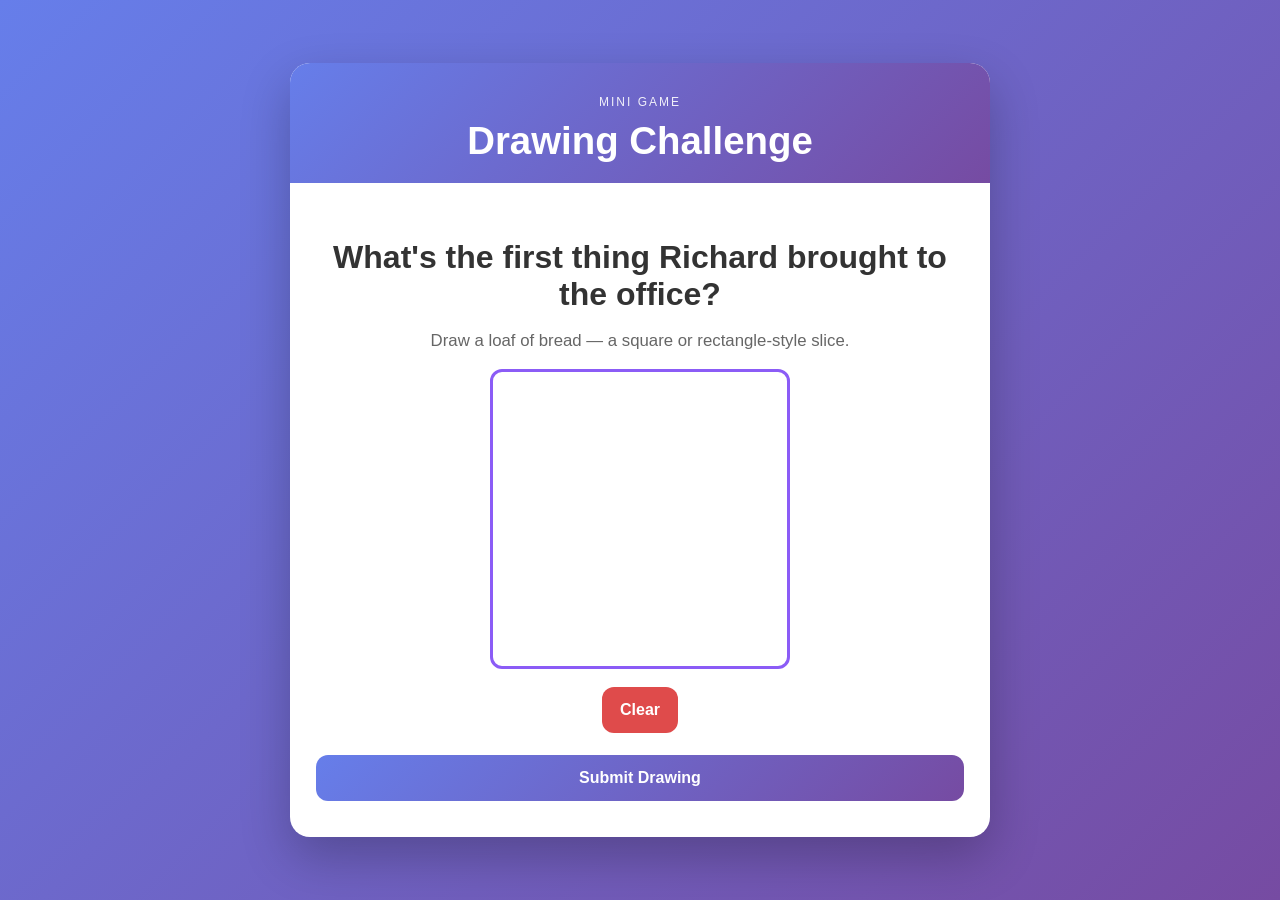
==== drawing.html @ c3b56ff6 "Create a separate drawing game page for the bread challenge" ====
<!DOCTYPE html>
<html lang="en">
  <head>
    <meta charset="UTF-8" />
    <meta name="viewport" content="width=device-width, initial-scale=1.0" />
    <title>Drawing Challenge</title>
    <style>
      * {
        box-sizing: border-box;
      }

      body {
        margin: 0;
        font-family: Arial, Helvetica, sans-serif;
        background: linear-gradient(135deg, #667eea 0%, #764ba2 100%);
        min-height: 100vh;
        display: flex;
        align-items: center;
        justify-content: center;
        padding: 20px;
      }

      .container {
        width: 100%;
        max-width: 700px;
      }

      .card {
        background: white;
        border-radius: 20px;
        overflow: hidden;
        box-shadow: 0 20px 50px rgba(0, 0, 0, 0.24);
      }

      .top {
        background: linear-gradient(135deg, #667eea 0%, #764ba2 100%);
        color: white;
        padding: 32px 20px 20px;
        text-align: center;
      }

      .eyebrow {
        margin: 0 0 10px;
        font-size: 12px;
        letter-spacing: 2px;
        text-transform: uppercase;
        opacity: 0.9;
      }

      h1 {
        margin: 0;
        font-size: 2.4em;
      }

      main {
        padding: 30px 26px 36px;
      }

      .hidden {
        display: none !important;
      }

      .screen {
        display: block;
      }

      h2 {
        text-align: center;
        font-size: 2em;
        margin-bottom: 18px;
        color: #333;
      }

      .hint {
        text-align: center;
        color: #666;
        font-size: 1.05em;
        margin-bottom: 18px;
      }

      .canvas-wrap {
        display: flex;
        justify-content: center;
      }

      canvas {
        width: 100%;
        max-width: 300px;
        height: 300px;
        background: white;
        border: 3px solid #8b5cf6;
        border-radius: 12px;
        display: block;
        cursor: crosshair;
      }

      .controls {
        display: flex;
        justify-content: center;
        gap: 12px;
        margin: 18px 0 22px;
      }

      .clear-btn,
      .submit-btn,
      .back-btn {
        border: none;
        border-radius: 12px;
        padding: 14px 18px;
        font-size: 1em;
        font-weight: 700;
        cursor: pointer;
        transition: transform 0.2s ease, box-shadow 0.2s ease;
      }

      .clear-btn {
        background: #df4b4b;
        color: white;
      }

      .submit-btn,
      .back-btn {
        background: linear-gradient(135deg, #667eea 0%, #764ba2 100%);
        color: white;
        width: 100%;
      }

      .clear-btn:hover,
      .submit-btn:hover,
      .back-btn:hover {
        transform: translateY(-2px);
        box-shadow: 0 10px 20px rgba(102, 126, 234, 0.2);
      }

      .result-box {
        text-align: center;
        padding: 10px 0 20px;
      }

      .result-gif {
        display: block;
        max-width: 100%;
        max-height: 260px;
        margin: 0 auto 18px;
        border-radius: 14px;
      }

      .result-message {
        font-size: 2.2em;
        font-weight: 800;
        margin-bottom: 14px;
      }

      .result-message.correct {
        color: #2bb673;
      }

      .result-message.incorrect {
        color: #db3b3b;
      }

      .result-text {
        color: #555;
        font-size: 1.08em;
        line-height: 1.6;
      }

      @media (max-width: 600px) {
        h2 {
          font-size: 1.5em;
        }
      }
    </style>
  </head>
  <body>
    <div class="container">
      <div class="card">
        <header class="top">
          <p class="eyebrow">Mini game</p>
          <h1>Drawing Challenge</h1>
        </header>

        <main>
          <section id="drawingScreen" class="screen">
            <h2>What's the first thing Richard brought to the office?</h2>
            <p class="hint">Draw a loaf of bread — a square or rectangle-style slice.</p>

            <div class="canvas-wrap">
              <canvas id="drawingCanvas" width="300" height="300"></canvas>
            </div>

            <div class="controls">
              <button id="clearCanvasBtn" class="clear-btn">Clear</button>
            </div>

            <button id="submitDrawingBtn" class="submit-btn">Submit Drawing</button>
          </section>

          <section id="resultScreen" class="screen hidden">
            <div id="resultBox" class="result-box"></div>
            <button id="backToQuizBtn" class="back-btn">Back to quiz</button>
          </section>
        </main>
      </div>
    </div>

    <script>
      const canvas = document.getElementById("drawingCanvas");
      const ctx = canvas.getContext("2d");
      const clearCanvasBtn = document.getElementById("clearCanvasBtn");
      const submitDrawingBtn = document.getElementById("submitDrawingBtn");
      const resultScreen = document.getElementById("resultScreen");
      const drawingScreen = document.getElementById("drawingScreen");
      const resultBox = document.getElementById("resultBox");
      const backToQuizBtn = document.getElementById("backToQuizBtn");

      let drawing = false;

      function setupCanvas() {
        ctx.lineWidth = 4;
        ctx.lineCap = "round";
        ctx.lineJoin = "round";
        ctx.strokeStyle = "#111";

        canvas.addEventListener("pointerdown", (event) => {
          drawing = true;
          const rect = canvas.getBoundingClientRect();
          const x = event.clientX - rect.left;
          const y = event.clientY - rect.top;
          ctx.beginPath();
          ctx.moveTo(x, y);
        });

        canvas.addEventListener("pointermove", (event) => {
          if (!drawing) return;
          const rect = canvas.getBoundingClientRect();
          const x = event.clientX - rect.left;
          const y = event.clientY - rect.top;
          ctx.lineTo(x, y);
          ctx.stroke();
        });

        canvas.addEventListener("pointerup", () => {
          drawing = false;
        });

        canvas.addEventListener("pointerleave", () => {
          drawing = false;
        });
      }

      clearCanvasBtn.addEventListener("click", () => {
        ctx.clearRect(0, 0, canvas.width, canvas.height);
      });

      submitDrawingBtn.addEventListener("click", () => {
        const imageData = ctx.getImageData(0, 0, canvas.width, canvas.height);
        const data = imageData.data;

        let filled = 0;
        for (let i = 0; i < data.length; i += 4) {
          if (data[i + 3] > 20) {
            filled++;
          }
        }

        const isCorrect = filled > 1500;
        const correctGif = "https://media.tenor.com/UTrLSr85tYEAAAAC/happy-cat-cat.gif";
        const wrongGif = "https://media.gifdb.com/a-brown-and-white-cat-is-looking-at-the-camera-with-an-angry-look-on-its-face-mqvxzmixo7xggljh.gif";

        drawingScreen.classList.add("hidden");
        resultScreen.classList.remove("hidden");

        resultBox.innerHTML = `
          <img src="${isCorrect ? correctGif : wrongGif}" alt="${isCorrect ? "Correct" : "Incorrect"}" class="result-gif" />
          <div class="result-message ${isCorrect ? "correct" : "incorrect"}">
            ${isCorrect ? "✓ Correct!" : "✗ Incorrect"}
          </div>
          <div class="result-text">
            ${isCorrect ? "That’s bread! 🍞" : "Not quite. It was a loaf of sliced bread! 🍞"}
          </div>
        `;
      });

      backToQuizBtn.addEventListener("click", () => {
        window.location.href = "index.html";
      });

      setupCanvas();
    </script>
  </body>
</html>
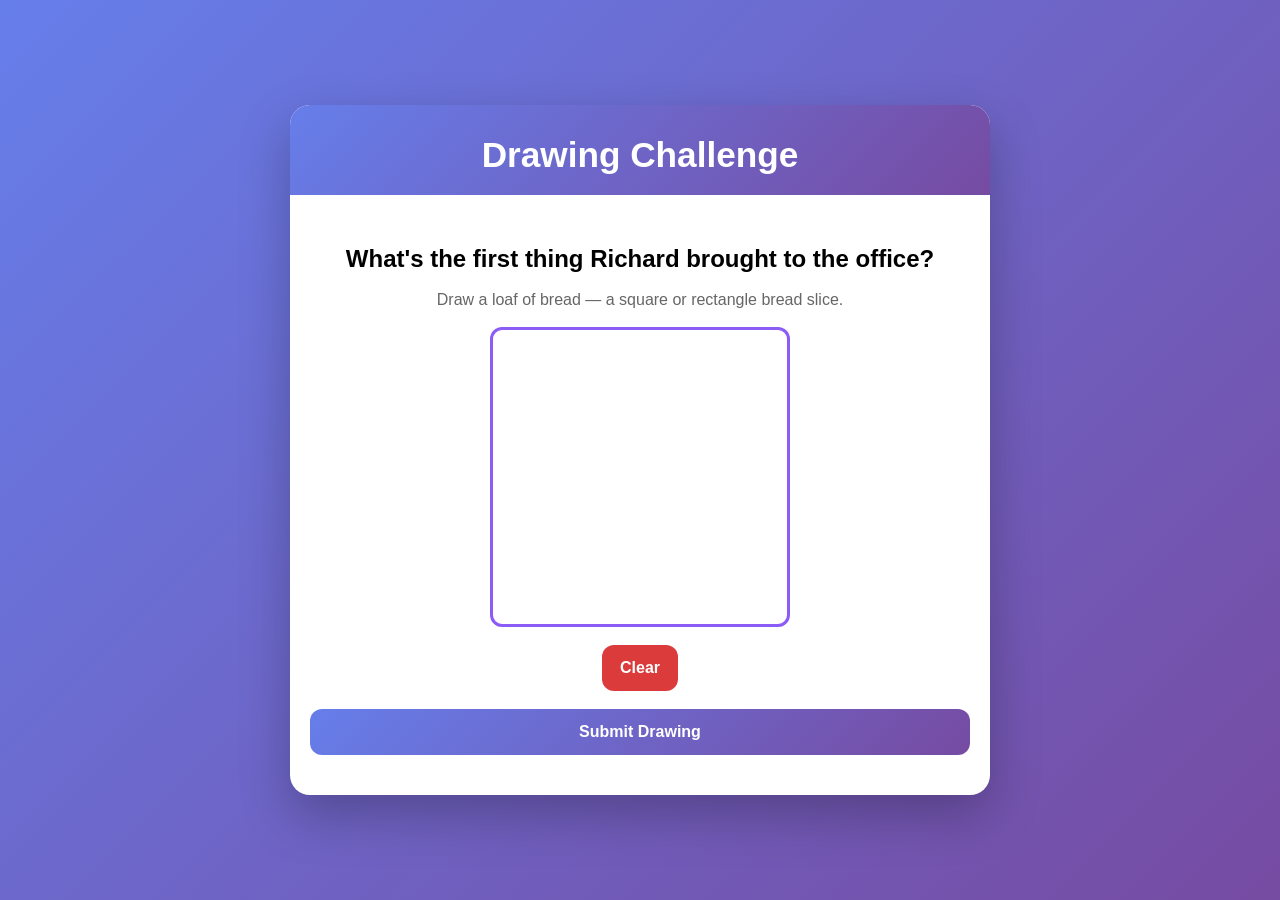
==== commit 57282c2a: "Update drawing.html" ====
--- a/drawing.html
+++ b/drawing.html
@@ -5,10 +5,7 @@
     <meta name="viewport" content="width=device-width, initial-scale=1.0" />
     <title>Drawing Challenge</title>
     <style>
-      * {
-        box-sizing: border-box;
-      }
-
+      * { box-sizing: border-box; }
       body {
         margin: 0;
         font-family: Arial, Helvetica, sans-serif;
@@ -19,188 +16,104 @@
         justify-content: center;
         padding: 20px;
       }
-
-      .container {
-        width: 100%;
-        max-width: 700px;
-      }
-
+      .container { width: 100%; max-width: 700px; }
       .card {
         background: white;
         border-radius: 20px;
         overflow: hidden;
-        box-shadow: 0 20px 50px rgba(0, 0, 0, 0.24);
+        box-shadow: 0 20px 50px rgba(0,0,0,0.25);
       }
-
       .top {
         background: linear-gradient(135deg, #667eea 0%, #764ba2 100%);
         color: white;
-        padding: 32px 20px 20px;
+        padding: 30px 20px 20px;
         text-align: center;
       }
-
-      .eyebrow {
-        margin: 0 0 10px;
-        font-size: 12px;
-        letter-spacing: 2px;
-        text-transform: uppercase;
-        opacity: 0.9;
-      }
-
-      h1 {
-        margin: 0;
-        font-size: 2.4em;
-      }
-
-      main {
-        padding: 30px 26px 36px;
-      }
-
-      .hidden {
-        display: none !important;
-      }
-
-      .screen {
-        display: block;
-      }
-
-      h2 {
-        text-align: center;
-        font-size: 2em;
-        margin-bottom: 18px;
-        color: #333;
-      }
-
-      .hint {
-        text-align: center;
-        color: #666;
-        font-size: 1.05em;
-        margin-bottom: 18px;
-      }
-
-      .canvas-wrap {
-        display: flex;
-        justify-content: center;
-      }
-
+      h1 { margin: 0; font-size: 2.2em; }
+      .content { padding: 30px 20px 40px; }
+      h2 { text-align: center; margin-bottom: 18px; }
+      .hint { text-align: center; color: #666; margin-bottom: 18px; }
       canvas {
         width: 100%;
         max-width: 300px;
         height: 300px;
-        background: white;
+        display: block;
+        margin: 0 auto 18px;
         border: 3px solid #8b5cf6;
         border-radius: 12px;
-        display: block;
+        background: white;
         cursor: crosshair;
       }
-
-      .controls {
-        display: flex;
-        justify-content: center;
-        gap: 12px;
-        margin: 18px 0 22px;
-      }
-
-      .clear-btn,
-      .submit-btn,
-      .back-btn {
+      .controls { display: flex; justify-content: center; gap: 12px; margin-bottom: 18px; }
+      .clear-btn, .submit-btn, .link-btn {
         border: none;
         border-radius: 12px;
         padding: 14px 18px;
         font-size: 1em;
         font-weight: 700;
         cursor: pointer;
-        transition: transform 0.2s ease, box-shadow 0.2s ease;
+        text-decoration: none;
       }
-
       .clear-btn {
-        background: #df4b4b;
+        background: #db3b3b;
         color: white;
       }
-
-      .submit-btn,
-      .back-btn {
+      .submit-btn, .link-btn {
         background: linear-gradient(135deg, #667eea 0%, #764ba2 100%);
         color: white;
+        display: inline-block;
         width: 100%;
+        text-align: center;
       }
-
-      .clear-btn:hover,
-      .submit-btn:hover,
-      .back-btn:hover {
-        transform: translateY(-2px);
-        box-shadow: 0 10px 20px rgba(102, 126, 234, 0.2);
-      }
-
       .result-box {
         text-align: center;
         padding: 10px 0 20px;
+        display: none;
       }
-
+      .result-box.show { display: block; }
       .result-gif {
         display: block;
-        max-width: 100%;
+        width: 100%;
+        max-width: 260px;
         max-height: 260px;
         margin: 0 auto 18px;
         border-radius: 14px;
       }
-
       .result-message {
         font-size: 2.2em;
         font-weight: 800;
         margin-bottom: 14px;
       }
-
-      .result-message.correct {
-        color: #2bb673;
-      }
-
-      .result-message.incorrect {
-        color: #db3b3b;
-      }
-
-      .result-text {
-        color: #555;
-        font-size: 1.08em;
-        line-height: 1.6;
-      }
-
-      @media (max-width: 600px) {
-        h2 {
-          font-size: 1.5em;
-        }
-      }
+      .result-message.correct { color: #2bb673; }
+      .result-message.incorrect { color: #db3b3b; }
+      .result-text { color: #555; line-height:1.6; }
     </style>
   </head>
   <body>
     <div class="container">
       <div class="card">
         <header class="top">
-          <p class="eyebrow">Mini game</p>
           <h1>Drawing Challenge</h1>
         </header>
+        <div class="content">
+          <h2>What's the first thing Richard brought to the office?</h2>
+          <p class="hint">Draw a loaf of bread — a square or rectangle bread slice.</p>
 
-        <main>
-          <section id="drawingScreen" class="screen">
-            <h2>What's the first thing Richard brought to the office?</h2>
-            <p class="hint">Draw a loaf of bread — a square or rectangle-style slice.</p>
+          <canvas id="drawingCanvas" width="300" height="300"></canvas>
 
-            <div class="canvas-wrap">
-              <canvas id="drawingCanvas" width="300" height="300"></canvas>
-            </div>
+          <div class="controls">
+            <button id="clearCanvasBtn" class="clear-btn">Clear</button>
+          </div>
 
-            <div class="controls">
-              <button id="clearCanvasBtn" class="clear-btn">Clear</button>
-            </div>
+          <button id="submitDrawingBtn" class="submit-btn">Submit Drawing</button>
 
-            <button id="submitDrawingBtn" class="submit-btn">Submit Drawing</button>
-          </section>
-
-          <section id="resultScreen" class="screen hidden">
-            <div id="resultBox" class="result-box"></div>
-            <button id="backToQuizBtn" class="back-btn">Back to quiz</button>
-          </section>
-        </main>
+          <div id="resultBox" class="result-box">
+            <img id="resultGif" class="result-gif" alt="result" />
+            <div id="resultMessage" class="result-message"></div>
+            <div id="resultText" class="result-text"></div>
+            <a class="link-btn" href="question4.html" style="margin-top: 20px; display: inline-block; width: 100%; background: linear-gradient(135deg, #667eea 0%, #764ba2 100%); color: white; border-radius: 12px; padding: 14px 18px; font-weight: 700; text-decoration: none;">Continue</a>
+          </div>
+        </div>
       </div>
     </div>
 
@@ -209,45 +122,38 @@
       const ctx = canvas.getContext("2d");
       const clearCanvasBtn = document.getElementById("clearCanvasBtn");
       const submitDrawingBtn = document.getElementById("submitDrawingBtn");
-      const resultScreen = document.getElementById("resultScreen");
-      const drawingScreen = document.getElementById("drawingScreen");
       const resultBox = document.getElementById("resultBox");
-      const backToQuizBtn = document.getElementById("backToQuizBtn");
+      const resultMessage = document.getElementById("resultMessage");
+      const resultText = document.getElementById("resultText");
+      const resultGif = document.getElementById("resultGif");
 
       let drawing = false;
 
-      function setupCanvas() {
-        ctx.lineWidth = 4;
-        ctx.lineCap = "round";
-        ctx.lineJoin = "round";
-        ctx.strokeStyle = "#111";
+      ctx.lineWidth = 4;
+      ctx.lineCap = "round";
+      ctx.lineJoin = "round";
+      ctx.strokeStyle = "#111";
 
-        canvas.addEventListener("pointerdown", (event) => {
-          drawing = true;
-          const rect = canvas.getBoundingClientRect();
-          const x = event.clientX - rect.left;
-          const y = event.clientY - rect.top;
-          ctx.beginPath();
-          ctx.moveTo(x, y);
-        });
+      canvas.addEventListener("pointerdown", (event) => {
+        drawing = true;
+        const rect = canvas.getBoundingClientRect();
+        const x = event.clientX - rect.left;
+        const y = event.clientY - rect.top;
+        ctx.beginPath();
+        ctx.moveTo(x, y);
+      });
 
-        canvas.addEventListener("pointermove", (event) => {
-          if (!drawing) return;
-          const rect = canvas.getBoundingClientRect();
-          const x = event.clientX - rect.left;
-          const y = event.clientY - rect.top;
-          ctx.lineTo(x, y);
-          ctx.stroke();
-        });
+      canvas.addEventListener("pointermove", (event) => {
+        if (!drawing) return;
+        const rect = canvas.getBoundingClientRect();
+        const x = event.clientX - rect.left;
+        const y = event.clientY - rect.top;
+        ctx.lineTo(x, y);
+        ctx.stroke();
+      });
 
-        canvas.addEventListener("pointerup", () => {
-          drawing = false;
-        });
-
-        canvas.addEventListener("pointerleave", () => {
-          drawing = false;
-        });
-      }
+      canvas.addEventListener("pointerup", () => { drawing = false; });
+      canvas.addEventListener("pointerleave", () => { drawing = false; });
 
       clearCanvasBtn.addEventListener("click", () => {
         ctx.clearRect(0, 0, canvas.width, canvas.height);
@@ -256,8 +162,8 @@
       submitDrawingBtn.addEventListener("click", () => {
         const imageData = ctx.getImageData(0, 0, canvas.width, canvas.height);
         const data = imageData.data;
+        let filled = 0;
 
-        let filled = 0;
         for (let i = 0; i < data.length; i += 4) {
           if (data[i + 3] > 20) {
             filled++;
@@ -268,25 +174,20 @@
         const correctGif = "https://media.tenor.com/UTrLSr85tYEAAAAC/happy-cat-cat.gif";
         const wrongGif = "https://media.gifdb.com/a-brown-and-white-cat-is-looking-at-the-camera-with-an-angry-look-on-its-face-mqvxzmixo7xggljh.gif";
 
-        drawingScreen.classList.add("hidden");
-        resultScreen.classList.remove("hidden");
+        resultBox.classList.add("show");
+        resultGif.src = isCorrect ? correctGif : wrongGif;
+        resultGif.alt = isCorrect ? "Correct" : "Incorrect";
 
-        resultBox.innerHTML = `
-          <img src="${isCorrect ? correctGif : wrongGif}" alt="${isCorrect ? "Correct" : "Incorrect"}" class="result-gif" />
-          <div class="result-message ${isCorrect ? "correct" : "incorrect"}">
-            ${isCorrect ? "✓ Correct!" : "✗ Incorrect"}
-          </div>
-          <div class="result-text">
-            ${isCorrect ? "That’s bread! 🍞" : "Not quite. It was a loaf of sliced bread! 🍞"}
-          </div>
-        `;
+        if (isCorrect) {
+          resultMessage.textContent = "✓ Correct!";
+          resultMessage.className = "result-message correct";
+          resultText.textContent = "That’s bread! 🍞";
+        } else {
+          resultMessage.textContent = "✗ Incorrect";
+          resultMessage.className = "result-message incorrect";
+          resultText.textContent = "Not quite. It was a loaf of sliced bread! 🍞";
+        }
       });
-
-      backToQuizBtn.addEventListener("click", () => {
-        window.location.href = "index.html";
-      });
-
-      setupCanvas();
     </script>
   </body>
 </html>
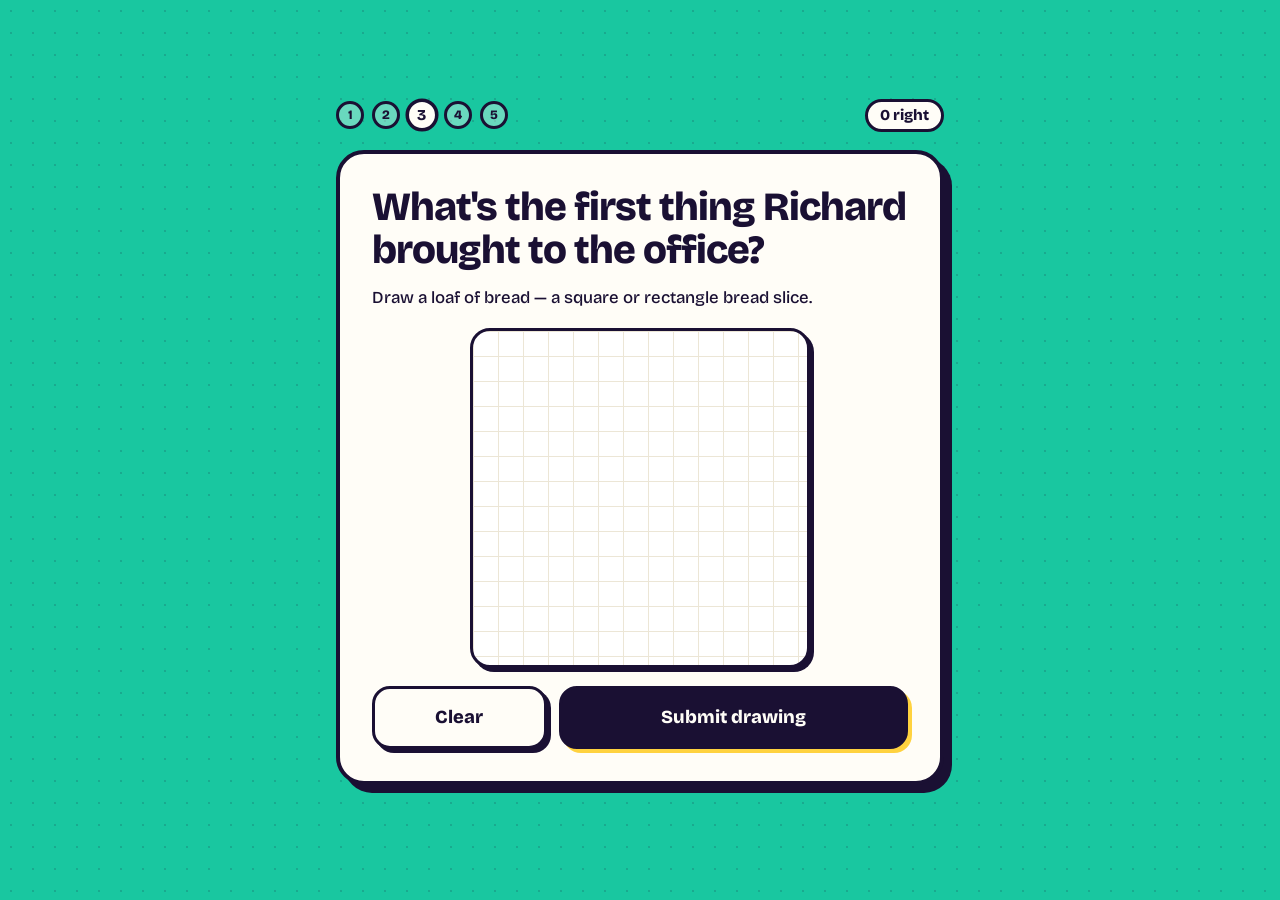
==== commit 721b69e6: "Add files via upload" ====
--- a/drawing.html
+++ b/drawing.html
@@ -3,190 +3,110 @@
   <head>
     <meta charset="UTF-8" />
     <meta name="viewport" content="width=device-width, initial-scale=1.0" />
-    <title>Drawing Challenge</title>
-    <style>
-      * { box-sizing: border-box; }
-      body {
-        margin: 0;
-        font-family: Arial, Helvetica, sans-serif;
-        background: linear-gradient(135deg, #667eea 0%, #764ba2 100%);
-        min-height: 100vh;
-        display: flex;
-        align-items: center;
-        justify-content: center;
-        padding: 20px;
-      }
-      .container { width: 100%; max-width: 700px; }
-      .card {
-        background: white;
-        border-radius: 20px;
-        overflow: hidden;
-        box-shadow: 0 20px 50px rgba(0,0,0,0.25);
-      }
-      .top {
-        background: linear-gradient(135deg, #667eea 0%, #764ba2 100%);
-        color: white;
-        padding: 30px 20px 20px;
-        text-align: center;
-      }
-      h1 { margin: 0; font-size: 2.2em; }
-      .content { padding: 30px 20px 40px; }
-      h2 { text-align: center; margin-bottom: 18px; }
-      .hint { text-align: center; color: #666; margin-bottom: 18px; }
-      canvas {
-        width: 100%;
-        max-width: 300px;
-        height: 300px;
-        display: block;
-        margin: 0 auto 18px;
-        border: 3px solid #8b5cf6;
-        border-radius: 12px;
-        background: white;
-        cursor: crosshair;
-      }
-      .controls { display: flex; justify-content: center; gap: 12px; margin-bottom: 18px; }
-      .clear-btn, .submit-btn, .link-btn {
-        border: none;
-        border-radius: 12px;
-        padding: 14px 18px;
-        font-size: 1em;
-        font-weight: 700;
-        cursor: pointer;
-        text-decoration: none;
-      }
-      .clear-btn {
-        background: #db3b3b;
-        color: white;
-      }
-      .submit-btn, .link-btn {
-        background: linear-gradient(135deg, #667eea 0%, #764ba2 100%);
-        color: white;
-        display: inline-block;
-        width: 100%;
-        text-align: center;
-      }
-      .result-box {
-        text-align: center;
-        padding: 10px 0 20px;
-        display: none;
-      }
-      .result-box.show { display: block; }
-      .result-gif {
-        display: block;
-        width: 100%;
-        max-width: 260px;
-        max-height: 260px;
-        margin: 0 auto 18px;
-        border-radius: 14px;
-      }
-      .result-message {
-        font-size: 2.2em;
-        font-weight: 800;
-        margin-bottom: 14px;
-      }
-      .result-message.correct { color: #2bb673; }
-      .result-message.incorrect { color: #db3b3b; }
-      .result-text { color: #555; line-height:1.6; }
-    </style>
+    <title>Question 3 - About Me Quiz</title>
+    <link rel="preconnect" href="https://fonts.googleapis.com" />
+    <link rel="preconnect" href="https://fonts.gstatic.com" crossorigin />
+    <link href="https://fonts.googleapis.com/css2?family=Bricolage+Grotesque:opsz,wght@12..96,500;12..96,600;12..96,700;12..96,800&display=swap" rel="stylesheet" />
+    <link rel="stylesheet" href="style.css" />
   </head>
-  <body>
-    <div class="container">
-      <div class="card">
-        <header class="top">
-          <h1>Drawing Challenge</h1>
-        </header>
-        <div class="content">
-          <h2>What's the first thing Richard brought to the office?</h2>
-          <p class="hint">Draw a loaf of bread — a square or rectangle bread slice.</p>
+  <body data-step="3">
+    <main class="stage">
+      <header class="hud" id="hud"></header>
 
-          <canvas id="drawingCanvas" width="300" height="300"></canvas>
+      <section class="card">
+        <h1 class="q">What's the first thing Richard brought to the office?</h1>
+        <p class="hint">Draw a loaf of bread — a square or rectangle bread slice.</p>
 
-          <div class="controls">
-            <button id="clearCanvasBtn" class="clear-btn">Clear</button>
-          </div>
+        <canvas id="pad" class="pad" width="300" height="300" aria-label="Drawing area. Draw with your mouse or finger."></canvas>
 
-          <button id="submitDrawingBtn" class="submit-btn">Submit Drawing</button>
+        <div class="pad-actions">
+          <button class="btn ghost" id="clearBtn" type="button">Clear</button>
+          <button class="btn" id="submitBtn" type="button">Submit drawing</button>
+        </div>
 
-          <div id="resultBox" class="result-box">
-            <img id="resultGif" class="result-gif" alt="result" />
-            <div id="resultMessage" class="result-message"></div>
-            <div id="resultText" class="result-text"></div>
-            <a class="link-btn" href="question4.html" style="margin-top: 20px; display: inline-block; width: 100%; background: linear-gradient(135deg, #667eea 0%, #764ba2 100%); color: white; border-radius: 12px; padding: 14px 18px; font-weight: 700; text-decoration: none;">Continue</a>
-          </div>
-        </div>
-      </div>
-    </div>
+        <p id="feedback" class="feedback" role="status" aria-live="polite"></p>
+        <a id="next" class="btn" href="question4.html" hidden>Next question</a>
+      </section>
+    </main>
 
+    <script src="effects.js"></script>
     <script>
-      const canvas = document.getElementById("drawingCanvas");
-      const ctx = canvas.getContext("2d");
-      const clearCanvasBtn = document.getElementById("clearCanvasBtn");
-      const submitDrawingBtn = document.getElementById("submitDrawingBtn");
-      const resultBox = document.getElementById("resultBox");
-      const resultMessage = document.getElementById("resultMessage");
-      const resultText = document.getElementById("resultText");
-      const resultGif = document.getElementById("resultGif");
+      const pad = document.getElementById("pad");
+      const ctx = pad.getContext("2d");
+      const clearBtn = document.getElementById("clearBtn");
+      const submitBtn = document.getElementById("submitBtn");
+      const feedback = document.getElementById("feedback");
 
       let drawing = false;
+      let locked = false;
 
       ctx.lineWidth = 4;
       ctx.lineCap = "round";
       ctx.lineJoin = "round";
-      ctx.strokeStyle = "#111";
+      ctx.strokeStyle = "#1a1033";
 
-      canvas.addEventListener("pointerdown", (event) => {
+      // The canvas is shown at different sizes on different screens,
+      // so convert screen position to canvas position.
+      function position(event) {
+        const rect = pad.getBoundingClientRect();
+        return {
+          x: ((event.clientX - rect.left) * pad.width) / rect.width,
+          y: ((event.clientY - rect.top) * pad.height) / rect.height
+        };
+      }
+
+      pad.addEventListener("pointerdown", (event) => {
+        if (locked) return;
         drawing = true;
-        const rect = canvas.getBoundingClientRect();
-        const x = event.clientX - rect.left;
-        const y = event.clientY - rect.top;
+        pad.setPointerCapture(event.pointerId);
+        const p = position(event);
         ctx.beginPath();
-        ctx.moveTo(x, y);
-      });
-
-      canvas.addEventListener("pointermove", (event) => {
-        if (!drawing) return;
-        const rect = canvas.getBoundingClientRect();
-        const x = event.clientX - rect.left;
-        const y = event.clientY - rect.top;
-        ctx.lineTo(x, y);
+        ctx.moveTo(p.x, p.y);
+        ctx.lineTo(p.x + 0.01, p.y); // so a single tap leaves a dot
         ctx.stroke();
       });
 
-      canvas.addEventListener("pointerup", () => { drawing = false; });
-      canvas.addEventListener("pointerleave", () => { drawing = false; });
-
-      clearCanvasBtn.addEventListener("click", () => {
-        ctx.clearRect(0, 0, canvas.width, canvas.height);
+      pad.addEventListener("pointermove", (event) => {
+        if (!drawing) return;
+        const p = position(event);
+        ctx.lineTo(p.x, p.y);
+        ctx.stroke();
       });
 
-      submitDrawingBtn.addEventListener("click", () => {
-        const imageData = ctx.getImageData(0, 0, canvas.width, canvas.height);
-        const data = imageData.data;
+      const stop = () => { drawing = false; };
+      pad.addEventListener("pointerup", stop);
+      pad.addEventListener("pointercancel", stop);
+
+      clearBtn.addEventListener("click", () => {
+        if (locked) return;
+        ctx.clearRect(0, 0, pad.width, pad.height);
+      });
+
+      submitBtn.addEventListener("click", () => {
+        if (locked) return;
+
+        const data = ctx.getImageData(0, 0, pad.width, pad.height).data;
         let filled = 0;
-
-        for (let i = 0; i < data.length; i += 4) {
-          if (data[i + 3] > 20) {
-            filled++;
-          }
+        for (let i = 3; i < data.length; i += 4) {
+          if (data[i] > 20) filled++;
         }
 
+        if (filled === 0) {
+          feedback.className = "feedback show";
+          feedback.textContent = "Draw something first, then submit.";
+          return;
+        }
+
+        locked = true;
+        clearBtn.disabled = true;
+        submitBtn.disabled = true;
+
         const isCorrect = filled > 1500;
-        const correctGif = "https://media.tenor.com/UTrLSr85tYEAAAAC/happy-cat-cat.gif";
-        const wrongGif = "https://media.gifdb.com/a-brown-and-white-cat-is-looking-at-the-camera-with-an-angry-look-on-its-face-mqvxzmixo7xggljh.gif";
-
-        resultBox.classList.add("show");
-        resultGif.src = isCorrect ? correctGif : wrongGif;
-        resultGif.alt = isCorrect ? "Correct" : "Incorrect";
-
-        if (isCorrect) {
-          resultMessage.textContent = "✓ Correct!";
-          resultMessage.className = "result-message correct";
-          resultText.textContent = "That’s bread! 🍞";
-        } else {
-          resultMessage.textContent = "✗ Incorrect";
-          resultMessage.className = "result-message incorrect";
-          resultText.textContent = "Not quite. It was a loaf of sliced bread! 🍞";
-        }
+        Quiz.answer(
+          isCorrect,
+          "That's bread! 🍞",
+          "Not quite. It was a loaf of sliced bread! 🍞"
+        );
       });
     </script>
   </body>
--- a/style.css
+++ b/style.css
@@ -0,0 +1,566 @@
+/* style.css — shared look for every page of the About Me quiz.
+   Change the colors in :root and the whole quiz updates. */
+
+:root {
+  --ink: #1a1033;
+  --paper: #fffdf7;
+  --violet: #6a4cff;
+  --pink: #ff5c8a;
+  --mint: #19c7a0;
+  --sky: #3ba4ff;
+  --orange: #ff8a3d;
+  --yellow: #ffd23f;
+
+  --tile-1: #ffd23f;
+  --tile-2: #ff9ec0;
+  --tile-3: #7ff0cb;
+  --tile-4: #9ad2ff;
+
+  --good: #3ddc84;
+  --bad: #ff4d4d;
+
+  --bg: var(--violet);
+}
+
+/* One background color per question, so it feels like moving through levels. */
+body[data-step="1"] { --bg: #7c5cff; }
+body[data-step="2"] { --bg: var(--pink); }
+body[data-step="3"] { --bg: var(--mint); }
+body[data-step="4"] { --bg: var(--sky); }
+body[data-step="5"] { --bg: var(--orange); }
+body[data-step="6"] { --bg: var(--yellow); }
+
+* { box-sizing: border-box; }
+[hidden] { display: none !important; }
+
+body {
+  margin: 0;
+  min-height: 100vh;
+  min-height: 100svh;
+  background-color: var(--bg);
+  background-image: radial-gradient(rgba(26, 16, 51, 0.16) 1.5px, transparent 1.5px);
+  background-size: 22px 22px;
+  color: var(--ink);
+  font-family: "Bricolage Grotesque", system-ui, -apple-system, "Segoe UI", Roboto, sans-serif;
+  font-size: 1rem;
+  line-height: 1.4;
+}
+
+.sr {
+  position: absolute;
+  width: 1px;
+  height: 1px;
+  overflow: hidden;
+  clip: rect(0 0 0 0);
+  white-space: nowrap;
+}
+
+:focus-visible {
+  outline: 4px solid var(--ink);
+  outline-offset: 3px;
+}
+
+/* ---------- Page frame ---------- */
+
+.stage {
+  max-width: 640px;
+  min-height: 100vh;
+  min-height: 100svh;
+  margin: 0 auto;
+  padding: 20px 16px 36px;
+  display: flex;
+  flex-direction: column;
+  justify-content: center;
+  gap: 18px;
+}
+
+.hud {
+  display: flex;
+  align-items: center;
+  justify-content: space-between;
+  gap: 12px;
+}
+
+.dots {
+  display: flex;
+  gap: 8px;
+  margin: 0;
+  padding: 0;
+  list-style: none;
+}
+
+.dots li {
+  width: 28px;
+  height: 28px;
+  display: grid;
+  place-items: center;
+  border: 3px solid var(--ink);
+  border-radius: 50%;
+  background: rgba(255, 253, 247, 0.35);
+  font-size: 0.8rem;
+  font-weight: 800;
+}
+
+.dots li.now { background: var(--paper); transform: scale(1.18); }
+.dots li.good { background: var(--good); }
+.dots li.bad { background: var(--bad); }
+.dots li.pop { animation: pop 0.45s cubic-bezier(0.2, 1.6, 0.4, 1); }
+
+.tally { display: flex; gap: 8px; align-items: center; }
+
+.pill {
+  padding: 3px 12px;
+  border: 3px solid var(--ink);
+  border-radius: 999px;
+  background: var(--paper);
+  font-size: 0.95rem;
+  font-weight: 800;
+  white-space: nowrap;
+}
+
+.card {
+  background: var(--paper);
+  border: 4px solid var(--ink);
+  border-radius: 28px;
+  box-shadow: 8px 8px 0 var(--ink);
+  padding: clamp(20px, 5vw, 32px);
+  animation: enter 0.5s cubic-bezier(0.2, 1.3, 0.4, 1) both;
+}
+
+/* ---------- Text ---------- */
+
+.q {
+  margin: 0 0 22px;
+  font-size: clamp(1.7rem, 6.2vw, 2.5rem);
+  font-weight: 800;
+  line-height: 1.08;
+  letter-spacing: -0.025em;
+  text-wrap: balance;
+}
+
+.hint {
+  margin: -8px 0 18px;
+  font-size: 1.05rem;
+  font-weight: 500;
+}
+
+/* ---------- Answer tiles ---------- */
+
+.answers {
+  display: grid;
+  grid-template-columns: 1fr;
+  gap: 14px;
+}
+
+@media (min-width: 520px) {
+  .answers { grid-template-columns: 1fr 1fr; }
+}
+
+.tile {
+  display: flex;
+  align-items: center;
+  gap: 12px;
+  width: 100%;
+  min-height: 72px;
+  padding: 14px 16px;
+  border: 3px solid var(--ink);
+  border-radius: 18px;
+  background: var(--c);
+  box-shadow: 4px 4px 0 var(--ink);
+  color: var(--ink);
+  font: inherit;
+  font-size: 1.1rem;
+  font-weight: 700;
+  line-height: 1.2;
+  text-align: left;
+  cursor: pointer;
+  transition: transform 0.12s, box-shadow 0.12s;
+}
+
+.tile:nth-child(1) { --c: var(--tile-1); }
+.tile:nth-child(2) { --c: var(--tile-2); }
+.tile:nth-child(3) { --c: var(--tile-3); }
+.tile:nth-child(4) { --c: var(--tile-4); }
+
+.tile:hover:not(:disabled) {
+  transform: translate(-2px, -2px);
+  box-shadow: 6px 6px 0 var(--ink);
+}
+
+.tile:active:not(:disabled) {
+  transform: translate(3px, 3px);
+  box-shadow: 1px 1px 0 var(--ink);
+}
+
+.tile:disabled { cursor: default; color: var(--ink); }
+
+.key {
+  flex: none;
+  width: 34px;
+  height: 34px;
+  display: grid;
+  place-items: center;
+  border: 3px solid var(--ink);
+  border-radius: 10px;
+  background: var(--paper);
+  font-size: 1rem;
+  font-weight: 800;
+}
+
+.tile.is-correct { background: var(--good); animation: pop 0.5s cubic-bezier(0.2, 1.6, 0.4, 1); }
+.tile.is-correct .key::before { content: "✓"; }
+.tile.is-correct .key { font-size: 0; }
+.tile.is-correct .key::before { font-size: 1.1rem; }
+.tile.is-wrong { background: var(--bad); animation: wobble 0.45s; }
+.tile.is-wrong .key { font-size: 0; }
+.tile.is-wrong .key::before { content: "✗"; font-size: 1.1rem; }
+.tile.is-faded { opacity: 0.5; box-shadow: none; }
+
+/* ---------- Feedback, buttons, inputs ---------- */
+
+.feedback {
+  display: none;
+  margin: 20px 0 0;
+  padding: 10px 16px;
+  border: 3px solid var(--ink);
+  border-radius: 16px;
+  font-size: 1.1rem;
+  font-weight: 700;
+}
+
+.feedback.show { display: block; background: #eee8ff; animation: enter 0.35s cubic-bezier(0.2, 1.3, 0.4, 1) both; }
+.feedback.good { background: var(--good); }
+.feedback.bad { background: var(--bad); }
+
+.btn {
+  display: block;
+  width: 100%;
+  margin-top: 18px;
+  padding: 16px 20px;
+  border: 3px solid var(--ink);
+  border-radius: 18px;
+  background: var(--ink);
+  box-shadow: 4px 4px 0 var(--yellow);
+  color: var(--paper);
+  font: inherit;
+  font-size: 1.15rem;
+  font-weight: 800;
+  text-align: center;
+  text-decoration: none;
+  cursor: pointer;
+  transition: transform 0.12s, box-shadow 0.12s;
+}
+
+.btn:hover:not(:disabled) { transform: translate(-2px, -2px); box-shadow: 6px 6px 0 var(--yellow); }
+.btn:active:not(:disabled) { transform: translate(3px, 3px); box-shadow: 1px 1px 0 var(--yellow); }
+.btn:disabled { opacity: 0.45; cursor: default; }
+
+.btn.ghost {
+  background: var(--paper);
+  box-shadow: 4px 4px 0 var(--ink);
+  color: var(--ink);
+}
+
+.btn.ghost:hover:not(:disabled) { box-shadow: 6px 6px 0 var(--ink); }
+.btn.ghost:active:not(:disabled) { box-shadow: 1px 1px 0 var(--ink); }
+
+.text-input {
+  display: block;
+  width: 100%;
+  padding: 16px 18px;
+  border: 3px solid var(--ink);
+  border-radius: 18px;
+  background: #fff;
+  box-shadow: inset 4px 4px 0 rgba(26, 16, 51, 0.1);
+  color: var(--ink);
+  font: inherit;
+  font-size: 1.25rem;
+  font-weight: 600;
+}
+
+.text-input::placeholder { color: #6b6280; }
+
+/* ---------- Drawing page ---------- */
+
+.pad {
+  display: block;
+  width: 100%;
+  max-width: 340px;
+  aspect-ratio: 1;
+  margin: 0 auto;
+  border: 3px solid var(--ink);
+  border-radius: 20px;
+  background-color: #fff;
+  background-image:
+    linear-gradient(#ece6d6 1px, transparent 1px),
+    linear-gradient(90deg, #ece6d6 1px, transparent 1px);
+  background-size: 25px 25px;
+  box-shadow: 4px 4px 0 var(--ink);
+  cursor: crosshair;
+  touch-action: none;
+}
+
+.pad-actions {
+  display: grid;
+  grid-template-columns: 1fr 2fr;
+  gap: 12px;
+}
+
+/* ---------- Start page ---------- */
+
+.hero { text-align: left; }
+
+.hero h1 {
+  margin: 0 0 18px;
+  color: var(--paper);
+  font-size: clamp(3rem, 14vw, 5.8rem);
+  font-weight: 800;
+  line-height: 0.95;
+  letter-spacing: -0.035em;
+  text-shadow: 4px 4px 0 var(--ink);
+  text-wrap: balance;
+  animation: enter 0.55s cubic-bezier(0.2, 1.3, 0.4, 1) both;
+}
+
+.hero .lead {
+  max-width: 28ch;
+  margin: 0 0 26px;
+  color: var(--paper);
+  font-size: 1.3rem;
+  font-weight: 600;
+  text-shadow: 2px 2px 0 var(--ink);
+}
+
+.badge {
+  display: inline-block;
+  margin-bottom: 20px;
+  padding: 6px 14px;
+  border: 3px solid var(--ink);
+  border-radius: 999px;
+  background: var(--yellow);
+  box-shadow: 3px 3px 0 var(--ink);
+  font-weight: 800;
+  transform: rotate(-3deg);
+}
+
+.start {
+  display: inline-block;
+  padding: 18px 34px;
+  border: 4px solid var(--ink);
+  border-radius: 22px;
+  background: var(--yellow);
+  box-shadow: 6px 6px 0 var(--ink);
+  color: var(--ink);
+  font-size: 1.5rem;
+  font-weight: 800;
+  text-decoration: none;
+  animation: nudge 2.6s ease-in-out 1.2s infinite;
+  transition: box-shadow 0.12s;
+}
+
+.start:hover { box-shadow: 9px 9px 0 var(--ink); }
+.start:active { box-shadow: 1px 1px 0 var(--ink); transform: translate(5px, 5px); animation: none; }
+.start:focus-visible { outline-color: var(--paper); }
+
+.tip {
+  margin: 22px 0 0;
+  color: var(--paper);
+  font-weight: 600;
+  text-shadow: 1px 1px 0 var(--ink);
+}
+
+/* ---------- Results page ---------- */
+
+.results { text-align: center; }
+
+.results .q { margin-bottom: 4px; }
+
+.big-score {
+  margin: 4px 0 6px;
+  font-size: clamp(5rem, 26vw, 8.5rem);
+  font-weight: 800;
+  line-height: 0.95;
+  letter-spacing: -0.04em;
+}
+
+.big-score small { font-size: 0.4em; letter-spacing: 0; }
+
+.message {
+  margin: 0 auto 18px;
+  max-width: 26ch;
+  font-size: 1.35rem;
+  font-weight: 700;
+  line-height: 1.2;
+}
+
+.result-gif {
+  display: block;
+  width: 100%;
+  max-width: 300px;
+  max-height: 240px;
+  margin: 0 auto 18px;
+  border: 3px solid var(--ink);
+  border-radius: 18px;
+  object-fit: contain;
+  background: #f1ecdf;
+}
+
+.recap {
+  margin: 0 0 4px;
+  padding: 0;
+  list-style: none;
+  text-align: left;
+}
+
+.recap li {
+  display: flex;
+  align-items: center;
+  gap: 12px;
+  padding: 8px 0;
+  border-top: 2px solid rgba(26, 16, 51, 0.18);
+  font-weight: 600;
+}
+
+.recap .mark {
+  flex: none;
+  width: 28px;
+  height: 28px;
+  display: grid;
+  place-items: center;
+  border: 3px solid var(--ink);
+  border-radius: 50%;
+  font-size: 0.85rem;
+  font-weight: 800;
+}
+
+.recap .good .mark { background: var(--good); }
+.recap .bad .mark { background: var(--bad); }
+
+/* ---------- Reaction popup and effects (used by effects.js) ---------- */
+
+.rx {
+  position: fixed;
+  inset: 0;
+  z-index: 9000;
+  display: grid;
+  place-items: center;
+  padding: 20px;
+  background: rgba(26, 16, 51, 0.74);
+}
+
+.rx-card {
+  --tilt: -2deg;
+  width: min(360px, 100%);
+  padding: 18px 18px 16px;
+  border: 4px solid var(--ink);
+  border-radius: 28px;
+  background: var(--paper);
+  box-shadow: 8px 8px 0 var(--tone, var(--ink));
+  text-align: center;
+  transform: rotate(var(--tilt));
+  animation: slam 0.45s cubic-bezier(0.2, 1.4, 0.4, 1) both;
+  outline: none;
+}
+
+.rx-card.is-good { --tone: var(--good); }
+.rx-card.is-bad { --tone: var(--bad); --tilt: 2deg; }
+
+.rx-title {
+  margin: 0 0 12px;
+  font-size: clamp(1.7rem, 7vw, 2.2rem);
+  font-weight: 800;
+  line-height: 1.05;
+  letter-spacing: -0.02em;
+}
+
+.rx-gif {
+  display: block;
+  width: 100%;
+  max-height: 280px;
+  border-radius: 16px;
+  object-fit: contain;
+  background: #f1ecdf;
+}
+
+.rx-emoji { font-size: 5.5rem; line-height: 1.15; }
+
+.rx-hint {
+  margin: 12px 0 0;
+  font-size: 0.85rem;
+  font-weight: 600;
+  color: #4a4260;
+}
+
+.flash {
+  position: fixed;
+  inset: 0;
+  z-index: 8000;
+  pointer-events: none;
+  animation: flash 0.7s ease-out forwards;
+}
+
+.flash.good { background: radial-gradient(circle, transparent 25%, rgba(61, 220, 132, 0.65)); }
+.flash.bad { background: radial-gradient(circle, transparent 25%, rgba(255, 60, 60, 0.7)); }
+
+.confetti {
+  position: fixed;
+  inset: 0;
+  z-index: 9500;
+  width: 100%;
+  height: 100%;
+  pointer-events: none;
+}
+
+.shake { animation: shake 0.55s; }
+
+/* ---------- Motion ---------- */
+
+@keyframes enter {
+  from { opacity: 0; transform: translateY(24px) scale(0.96); }
+  to { opacity: 1; transform: none; }
+}
+
+@keyframes pop {
+  0% { transform: scale(0.7); }
+  100% { transform: scale(1); }
+}
+
+@keyframes wobble {
+  0%, 100% { transform: translateX(0); }
+  20% { transform: translateX(-8px) rotate(-1deg); }
+  40% { transform: translateX(7px) rotate(1deg); }
+  60% { transform: translateX(-5px); }
+  80% { transform: translateX(3px); }
+}
+
+@keyframes slam {
+  from { opacity: 0; transform: scale(2.3) rotate(-14deg); }
+  to { opacity: 1; transform: scale(1) rotate(var(--tilt)); }
+}
+
+@keyframes flash {
+  0% { opacity: 1; }
+  100% { opacity: 0; }
+}
+
+@keyframes shake {
+  0%, 100% { transform: translateX(0); }
+  15% { transform: translateX(-14px); }
+  30% { transform: translateX(12px); }
+  45% { transform: translateX(-10px); }
+  60% { transform: translateX(8px); }
+  75% { transform: translateX(-4px); }
+}
+
+@keyframes nudge {
+  0%, 82%, 100% { transform: translate(0, 0) rotate(0); }
+  88% { transform: translate(-3px, -4px) rotate(-1.5deg); }
+  94% { transform: translate(2px, -2px) rotate(1deg); }
+}
+
+@media (prefers-reduced-motion: reduce) {
+  *, *::before, *::after {
+    animation: none !important;
+    transition: none !important;
+  }
+}
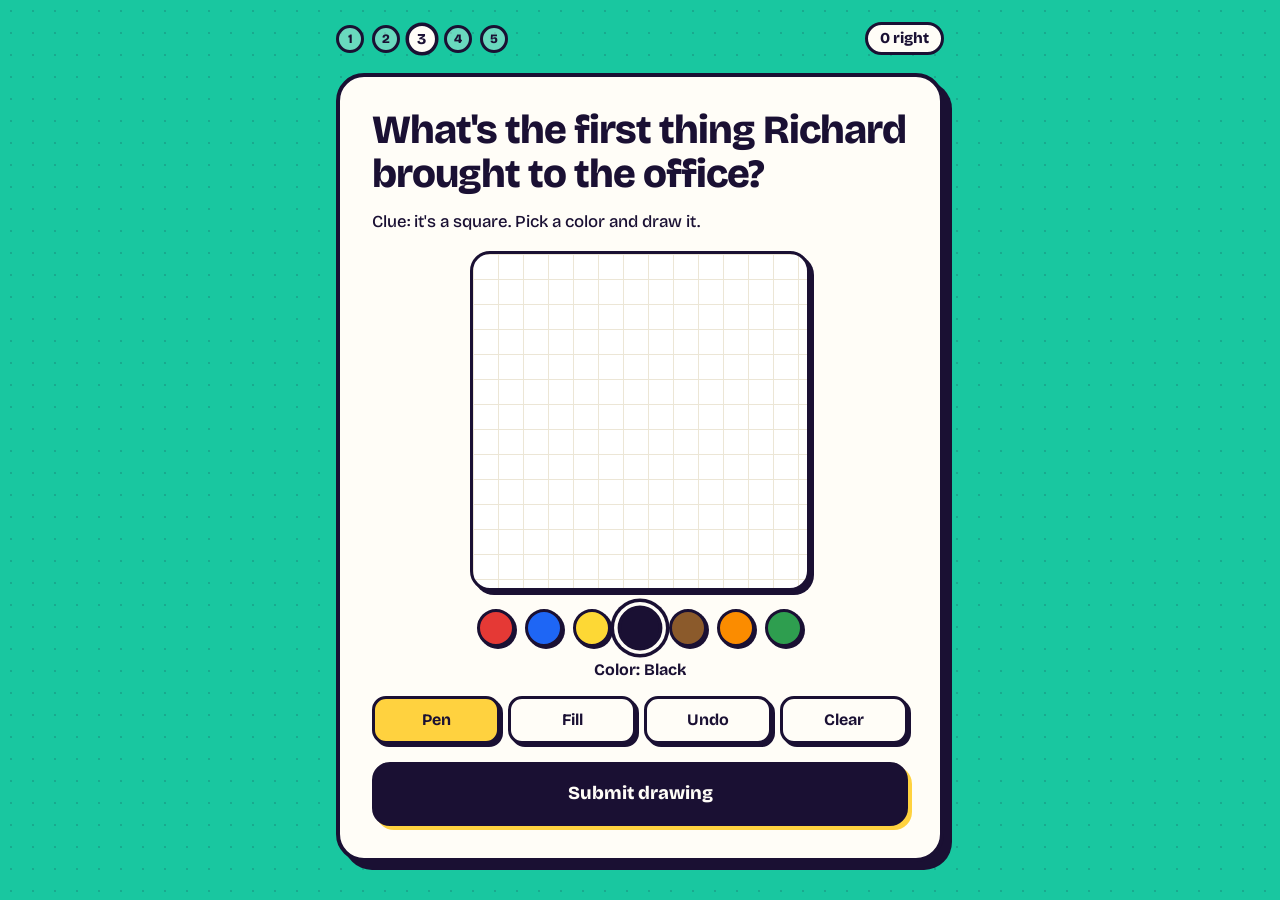
==== commit c135ed29: "Add files via upload" ====
--- a/drawing.html
+++ b/drawing.html
@@ -15,14 +15,21 @@
 
       <section class="card">
         <h1 class="q">What's the first thing Richard brought to the office?</h1>
-        <p class="hint">Draw a loaf of bread — a square or rectangle bread slice.</p>
+        <p class="hint">Clue: it's a square. Pick a color and draw it.</p>
 
         <canvas id="pad" class="pad" width="300" height="300" aria-label="Drawing area. Draw with your mouse or finger."></canvas>
 
-        <div class="pad-actions">
-          <button class="btn ghost" id="clearBtn" type="button">Clear</button>
-          <button class="btn" id="submitBtn" type="button">Submit drawing</button>
+        <div class="palette" id="palette" role="group" aria-label="Colors"></div>
+        <p class="color-name" id="colorName">Color: Black</p>
+
+        <div class="toolbar" role="group" aria-label="Tools">
+          <button class="tool" id="penBtn" type="button" aria-pressed="true">Pen</button>
+          <button class="tool" id="fillBtn" type="button" aria-pressed="false">Fill</button>
+          <button class="tool" id="undoBtn" type="button">Undo</button>
+          <button class="tool" id="clearBtn" type="button">Clear</button>
         </div>
+
+        <button class="btn" id="submitBtn" type="button">Submit drawing</button>
 
         <p id="feedback" class="feedback" role="status" aria-live="polite"></p>
         <a id="next" class="btn" href="question4.html" hidden>Next question</a>
@@ -31,20 +38,248 @@
 
     <script src="effects.js"></script>
     <script>
+      /* RULES START
+         The answer is correct when the drawing is a SQUARE and it uses BROWN.
+         Other colors are fine. Tweak the numbers below if it is too strict or too easy. */
+
+      // The 7 colors people can pick.
+      const PALETTE = [
+        { name: "Red", hex: "#e53935" },
+        { name: "Blue", hex: "#1e66f5" },
+        { name: "Yellow", hex: "#fdd835" },
+        { name: "Black", hex: "#1a1033" },
+        { name: "Brown", hex: "#8b5a2b" },
+        { name: "Orange", hex: "#fb8c00" },
+        { name: "Green", hex: "#2e9e4f" }
+      ];
+      PALETTE.forEach((c) => {
+        c.rgb = [1, 3, 5].map((i) => parseInt(c.hex.slice(i, i + 2), 16));
+      });
+
+      // Brown rule
+      const BROWN_NAME = "Brown";
+      const BROWN_MIN_SHARE = 0.2;  // brown must be at least this share of everything drawn
+      const BROWN_MIN_PIXELS = 300; // ...and not just a tiny dot
+
+      // Square rule (the canvas is 300 pixels wide)
+      const MIN_SIDE = 70;         // smallest allowed square, in pixels
+      const MIN_RATIO = 0.6;       // width / height must be between these two,
+      const MAX_RATIO = 1.67;      // so slightly stretched squares still count
+      const BAND = 0.12;           // how far from the edge a line may wobble (share of the size)
+      const CORNER = 0.14;         // each corner of the drawing needs some ink this close
+      const MIN_SIDE_COVER = 0.65; // each of the 4 sides must be drawn along at least this much
+
+      // Fill tool
+      const FILL_SOLID = 200;      // pixels with this much ink (0-255) count as a line
+      const MAX_FILL_AREA = 0.7;   // a fill bigger than this share of the canvas is refused
+
+      // Says whether the drawing is a square (or close to one), in any color.
+      function looksLikeSquare(data, size) {
+        const ink = new Uint8Array(size * size);
+        let minX = size, maxX = -1, minY = size, maxY = -1, count = 0;
+
+        for (let y = 0; y < size; y++) {
+          for (let x = 0; x < size; x++) {
+            if (data[(y * size + x) * 4 + 3] > 20) {
+              ink[y * size + x] = 1;
+              count++;
+              if (x < minX) minX = x;
+              if (x > maxX) maxX = x;
+              if (y < minY) minY = y;
+              if (y > maxY) maxY = y;
+            }
+          }
+        }
+        if (count === 0) return false;
+
+        const w = maxX - minX + 1;
+        const h = maxY - minY + 1;
+        if (w < MIN_SIDE || h < MIN_SIDE) return false;
+        const ratio = w / h;
+        if (ratio < MIN_RATIO || ratio > MAX_RATIO) return false;
+
+        const bandX = Math.max(10, Math.round(w * BAND));
+        const bandY = Math.max(10, Math.round(h * BAND));
+
+        // Share of one side that has a line near it.
+        function coverAlongX(yFrom, yTo) {
+          let hit = 0;
+          for (let x = minX; x <= maxX; x++) {
+            for (let y = yFrom; y <= yTo; y++) {
+              if (ink[y * size + x]) { hit++; break; }
+            }
+          }
+          return hit / w;
+        }
+        function coverAlongY(xFrom, xTo) {
+          let hit = 0;
+          for (let y = minY; y <= maxY; y++) {
+            for (let x = xFrom; x <= xTo; x++) {
+              if (ink[y * size + x]) { hit++; break; }
+            }
+          }
+          return hit / h;
+        }
+
+        const top = coverAlongX(minY, Math.min(maxY, minY + bandY - 1));
+        const bottom = coverAlongX(Math.max(minY, maxY - bandY + 1), maxY);
+        const left = coverAlongY(minX, Math.min(maxX, minX + bandX - 1));
+        const right = coverAlongY(Math.max(minX, maxX - bandX + 1), maxX);
+        if (Math.min(top, bottom, left, right) < MIN_SIDE_COVER) return false;
+
+        // A square has ink in all four corners. A circle or triangle does not.
+        const cw = Math.max(8, Math.round(w * CORNER));
+        const ch = Math.max(8, Math.round(h * CORNER));
+        function hasInk(xFrom, yFrom) {
+          for (let y = yFrom; y < yFrom + ch; y++) {
+            for (let x = xFrom; x < xFrom + cw; x++) {
+              if (ink[y * size + x]) return true;
+            }
+          }
+          return false;
+        }
+        return hasInk(minX, minY) && hasInk(maxX - cw + 1, minY) &&
+               hasInk(minX, maxY - ch + 1) && hasInk(maxX - cw + 1, maxY - ch + 1);
+      }
+
+      // Says whether enough of the drawing is brown. Other colors are allowed.
+      function usesBrown(data) {
+        let total = 0, brown = 0;
+        for (let i = 0; i < data.length; i += 4) {
+          if (data[i + 3] <= 20) continue;
+          total++;
+          let best = -1, bestDist = Infinity;
+          for (let k = 0; k < PALETTE.length; k++) {
+            const c = PALETTE[k].rgb;
+            const dr = data[i] - c[0], dg = data[i + 1] - c[1], db = data[i + 2] - c[2];
+            const dist = dr * dr + dg * dg + db * db;
+            if (dist < bestDist) { bestDist = dist; best = k; }
+          }
+          if (PALETTE[best].name === BROWN_NAME) brown++;
+        }
+        return total > 0 && brown >= BROWN_MIN_PIXELS && brown / total >= BROWN_MIN_SHARE;
+      }
+
+      // Paint bucket. Colors the closed area around (startX, startY).
+      // Returns how many pixels were colored, or -1 if the area is not closed.
+      function floodFill(data, size, startX, startY, rgb) {
+        const sx = Math.floor(startX), sy = Math.floor(startY);
+        if (sx < 0 || sy < 0 || sx >= size || sy >= size) return -1;
+
+        const si = (sy * size + sx) * 4;
+        const tr = data[si], tg = data[si + 1], tb = data[si + 2];
+        const targetSolid = data[si + 3] >= FILL_SOLID;
+
+        function matches(i) {
+          const solid = data[i + 3] >= FILL_SOLID;
+          if (!targetSolid) return !solid;
+          if (!solid) return false;
+          const dr = data[i] - tr, dg = data[i + 1] - tg, db = data[i + 2] - tb;
+          return dr * dr + dg * dg + db * db < 2400;
+        }
+
+        const seen = new Uint8Array(size * size);
+        const hits = [];
+        const stack = [sx, sy];
+        while (stack.length) {
+          const y = stack.pop();
+          const x = stack.pop();
+          if (x < 0 || y < 0 || x >= size || y >= size) continue;
+          const p = y * size + x;
+          if (seen[p]) continue;
+          seen[p] = 1;
+          if (!matches(p * 4)) continue;
+          hits.push(p);
+          stack.push(x + 1, y, x - 1, y, x, y + 1, x, y - 1);
+        }
+
+        if (!targetSolid && hits.length > size * size * MAX_FILL_AREA) return -1;
+
+        for (const p of hits) {
+          data[p * 4] = rgb[0];
+          data[p * 4 + 1] = rgb[1];
+          data[p * 4 + 2] = rgb[2];
+          data[p * 4 + 3] = 255;
+        }
+        return hits.length;
+      }
+      /* RULES END */
+
       const pad = document.getElementById("pad");
-      const ctx = pad.getContext("2d");
+      const ctx = pad.getContext("2d", { willReadFrequently: true });
+      const paletteBox = document.getElementById("palette");
+      const colorName = document.getElementById("colorName");
+      const penBtn = document.getElementById("penBtn");
+      const fillBtn = document.getElementById("fillBtn");
+      const undoBtn = document.getElementById("undoBtn");
       const clearBtn = document.getElementById("clearBtn");
       const submitBtn = document.getElementById("submitBtn");
       const feedback = document.getElementById("feedback");
 
       let drawing = false;
       let locked = false;
+      let tool = "pen";
+      let color = PALETTE[3]; // starts on black
+      const history = [];
 
       ctx.lineWidth = 4;
       ctx.lineCap = "round";
       ctx.lineJoin = "round";
-      ctx.strokeStyle = "#1a1033";
-
+
+      // ----- Color buttons -----
+      PALETTE.forEach((c) => {
+        const b = document.createElement("button");
+        b.type = "button";
+        b.className = "swatch";
+        b.style.setProperty("--sw", c.hex);
+        b.setAttribute("aria-label", c.name);
+        b.setAttribute("title", c.name);
+        b.setAttribute("aria-pressed", c === color ? "true" : "false");
+        b.addEventListener("click", () => {
+          if (locked) return;
+          color = c;
+          colorName.textContent = "Color: " + c.name;
+          paletteBox.querySelectorAll(".swatch").forEach((s) => {
+            s.setAttribute("aria-pressed", s === b ? "true" : "false");
+          });
+        });
+        paletteBox.appendChild(b);
+      });
+
+      // ----- Tools -----
+      function setTool(name) {
+        tool = name;
+        penBtn.setAttribute("aria-pressed", String(name === "pen"));
+        fillBtn.setAttribute("aria-pressed", String(name === "fill"));
+        pad.style.cursor = name === "fill" ? "cell" : "crosshair";
+      }
+      penBtn.addEventListener("click", () => { if (!locked) setTool("pen"); });
+      fillBtn.addEventListener("click", () => { if (!locked) setTool("fill"); });
+
+      function saveForUndo() {
+        history.push(ctx.getImageData(0, 0, pad.width, pad.height));
+        if (history.length > 30) history.shift();
+      }
+
+      function clearHint() {
+        feedback.className = "feedback";
+        feedback.textContent = "";
+      }
+
+      undoBtn.addEventListener("click", () => {
+        if (locked || !history.length) return;
+        ctx.putImageData(history.pop(), 0, 0);
+        clearHint();
+      });
+
+      clearBtn.addEventListener("click", () => {
+        if (locked) return;
+        saveForUndo();
+        ctx.clearRect(0, 0, pad.width, pad.height);
+        clearHint();
+      });
+
+      // ----- Drawing -----
       // The canvas is shown at different sizes on different screens,
       // so convert screen position to canvas position.
       function position(event) {
@@ -57,9 +292,26 @@
 
       pad.addEventListener("pointerdown", (event) => {
         if (locked) return;
+        clearHint();
+        const p = position(event);
+
+        if (tool === "fill") {
+          const image = ctx.getImageData(0, 0, pad.width, pad.height);
+          const painted = floodFill(image.data, pad.width, p.x, p.y, color.rgb);
+          if (painted < 0) {
+            feedback.className = "feedback show";
+            feedback.textContent = "Tap inside a closed shape to fill it.";
+            return;
+          }
+          saveForUndo();
+          ctx.putImageData(image, 0, 0);
+          return;
+        }
+
+        saveForUndo();
         drawing = true;
         pad.setPointerCapture(event.pointerId);
-        const p = position(event);
+        ctx.strokeStyle = color.hex;
         ctx.beginPath();
         ctx.moveTo(p.x, p.y);
         ctx.lineTo(p.x + 0.01, p.y); // so a single tap leaves a dot
@@ -77,36 +329,34 @@
       pad.addEventListener("pointerup", stop);
       pad.addEventListener("pointercancel", stop);
 
-      clearBtn.addEventListener("click", () => {
-        if (locked) return;
-        ctx.clearRect(0, 0, pad.width, pad.height);
-      });
-
+      // ----- Submit -----
       submitBtn.addEventListener("click", () => {
         if (locked) return;
 
         const data = ctx.getImageData(0, 0, pad.width, pad.height).data;
-        let filled = 0;
+        let empty = true;
         for (let i = 3; i < data.length; i += 4) {
-          if (data[i] > 20) filled++;
-        }
-
-        if (filled === 0) {
+          if (data[i] > 20) { empty = false; break; }
+        }
+
+        if (empty) {
           feedback.className = "feedback show";
           feedback.textContent = "Draw something first, then submit.";
           return;
         }
 
         locked = true;
-        clearBtn.disabled = true;
-        submitBtn.disabled = true;
-
-        const isCorrect = filled > 1500;
-        Quiz.answer(
-          isCorrect,
-          "That's bread! 🍞",
-          "Not quite. It was a loaf of sliced bread! 🍞"
-        );
+        document.querySelectorAll(".swatch, .tool, #submitBtn").forEach((b) => { b.disabled = true; });
+
+        const isSquare = looksLikeSquare(data, pad.width);
+        const isBrown = usesBrown(data);
+
+        let wrongText;
+        if (isSquare && !isBrown) wrongText = "Right shape, but it's not brown. It was a slice of bread! 🍞";
+        else if (!isSquare && isBrown) wrongText = "Brown is right, but that's not a square. It was a slice of bread! 🍞";
+        else wrongText = "That's not a brown square. It was a slice of bread! 🍞";
+
+        Quiz.answer(isSquare && isBrown, "A brown square. That's bread! 🍞", wrongText);
       });
     </script>
   </body>
--- a/style.css
+++ b/style.css
@@ -305,6 +305,64 @@
   grid-template-columns: 1fr 2fr;
   gap: 12px;
 }
+
+.palette {
+  display: flex;
+  flex-wrap: wrap;
+  justify-content: center;
+  gap: 10px;
+  margin: 18px 0 6px;
+}
+
+.swatch {
+  width: 38px;
+  height: 38px;
+  padding: 0;
+  border: 3px solid var(--ink);
+  border-radius: 50%;
+  background: var(--sw);
+  box-shadow: 2px 2px 0 var(--ink);
+  cursor: pointer;
+  transition: transform 0.12s;
+}
+
+.swatch:hover:not(:disabled) { transform: scale(1.1); }
+.swatch:disabled { cursor: default; opacity: 0.6; }
+
+.swatch[aria-pressed="true"] {
+  transform: scale(1.18);
+  box-shadow: 0 0 0 3px var(--paper), 0 0 0 6px var(--ink);
+}
+
+.color-name {
+  margin: 12px 0 14px;
+  text-align: center;
+  font-weight: 700;
+}
+
+.toolbar {
+  display: grid;
+  grid-template-columns: repeat(4, 1fr);
+  gap: 8px;
+}
+
+.tool {
+  padding: 10px 4px;
+  border: 3px solid var(--ink);
+  border-radius: 14px;
+  background: var(--paper);
+  box-shadow: 3px 3px 0 var(--ink);
+  color: var(--ink);
+  font: inherit;
+  font-weight: 700;
+  cursor: pointer;
+  transition: transform 0.12s, box-shadow 0.12s;
+}
+
+.tool:hover:not(:disabled) { transform: translate(-1px, -1px); box-shadow: 4px 4px 0 var(--ink); }
+.tool:active:not(:disabled) { transform: translate(2px, 2px); box-shadow: 1px 1px 0 var(--ink); }
+.tool:disabled { opacity: 0.5; cursor: default; }
+.tool[aria-pressed="true"] { background: var(--yellow); }
 
 /* ---------- Start page ---------- */
 
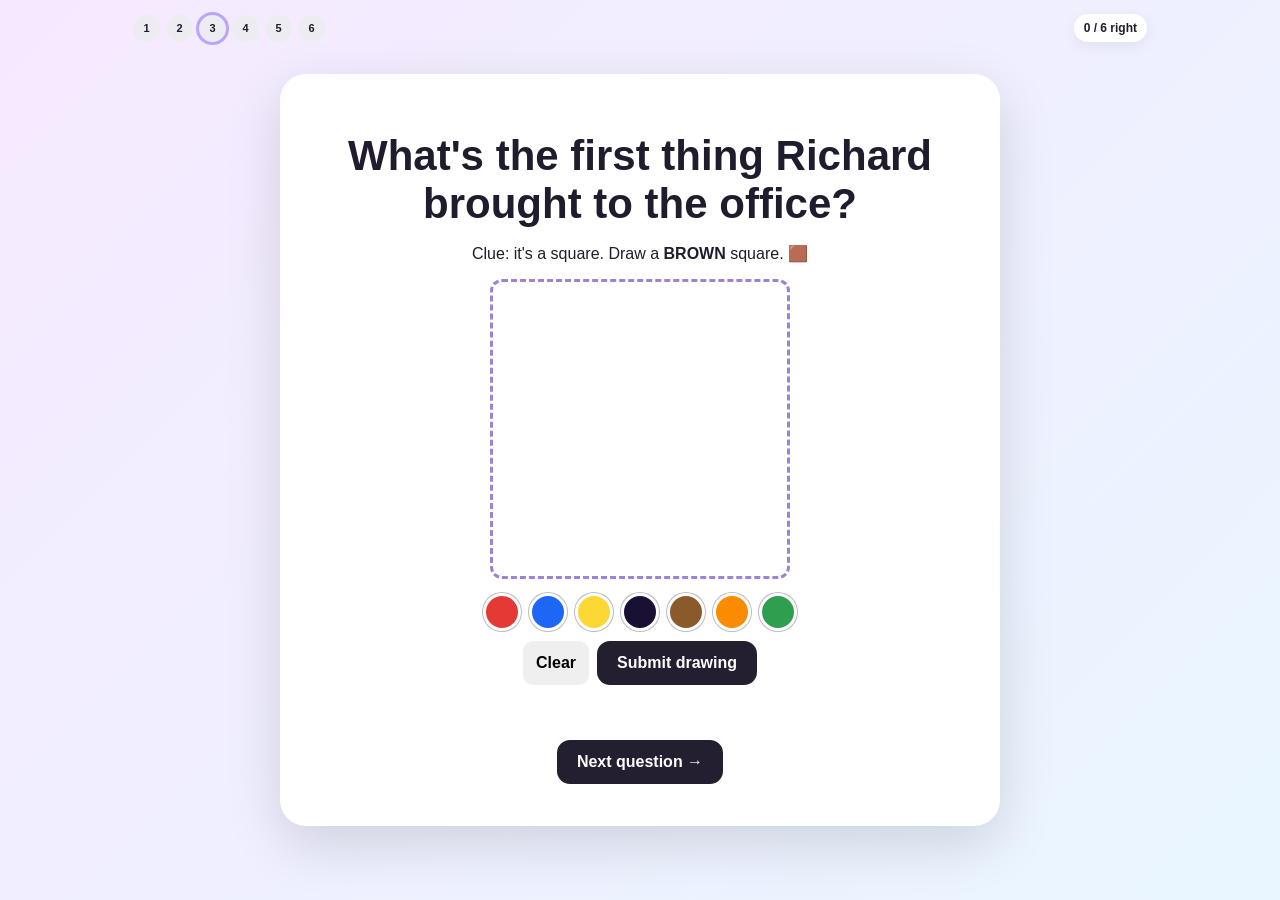
==== commit 294d9651: "Add files via upload" ====
--- a/drawing.html
+++ b/drawing.html
@@ -1,363 +1,12 @@
-<!DOCTYPE html>
-<html lang="en">
-  <head>
-    <meta charset="UTF-8" />
-    <meta name="viewport" content="width=device-width, initial-scale=1.0" />
-    <title>Question 3 - About Me Quiz</title>
-    <link rel="preconnect" href="https://fonts.googleapis.com" />
-    <link rel="preconnect" href="https://fonts.gstatic.com" crossorigin />
-    <link href="https://fonts.googleapis.com/css2?family=Bricolage+Grotesque:opsz,wght@12..96,500;12..96,600;12..96,700;12..96,800&display=swap" rel="stylesheet" />
-    <link rel="stylesheet" href="style.css" />
-  </head>
-  <body data-step="3">
-    <main class="stage">
-      <header class="hud" id="hud"></header>
-
-      <section class="card">
-        <h1 class="q">What's the first thing Richard brought to the office?</h1>
-        <p class="hint">Clue: it's a square. Pick a color and draw it.</p>
-
-        <canvas id="pad" class="pad" width="300" height="300" aria-label="Drawing area. Draw with your mouse or finger."></canvas>
-
-        <div class="palette" id="palette" role="group" aria-label="Colors"></div>
-        <p class="color-name" id="colorName">Color: Black</p>
-
-        <div class="toolbar" role="group" aria-label="Tools">
-          <button class="tool" id="penBtn" type="button" aria-pressed="true">Pen</button>
-          <button class="tool" id="fillBtn" type="button" aria-pressed="false">Fill</button>
-          <button class="tool" id="undoBtn" type="button">Undo</button>
-          <button class="tool" id="clearBtn" type="button">Clear</button>
-        </div>
-
-        <button class="btn" id="submitBtn" type="button">Submit drawing</button>
-
-        <p id="feedback" class="feedback" role="status" aria-live="polite"></p>
-        <a id="next" class="btn" href="question4.html" hidden>Next question</a>
-      </section>
-    </main>
-
-    <script src="effects.js"></script>
-    <script>
-      /* RULES START
-         The answer is correct when the drawing is a SQUARE and it uses BROWN.
-         Other colors are fine. Tweak the numbers below if it is too strict or too easy. */
-
-      // The 7 colors people can pick.
-      const PALETTE = [
-        { name: "Red", hex: "#e53935" },
-        { name: "Blue", hex: "#1e66f5" },
-        { name: "Yellow", hex: "#fdd835" },
-        { name: "Black", hex: "#1a1033" },
-        { name: "Brown", hex: "#8b5a2b" },
-        { name: "Orange", hex: "#fb8c00" },
-        { name: "Green", hex: "#2e9e4f" }
-      ];
-      PALETTE.forEach((c) => {
-        c.rgb = [1, 3, 5].map((i) => parseInt(c.hex.slice(i, i + 2), 16));
-      });
-
-      // Brown rule
-      const BROWN_NAME = "Brown";
-      const BROWN_MIN_SHARE = 0.2;  // brown must be at least this share of everything drawn
-      const BROWN_MIN_PIXELS = 300; // ...and not just a tiny dot
-
-      // Square rule (the canvas is 300 pixels wide)
-      const MIN_SIDE = 70;         // smallest allowed square, in pixels
-      const MIN_RATIO = 0.6;       // width / height must be between these two,
-      const MAX_RATIO = 1.67;      // so slightly stretched squares still count
-      const BAND = 0.12;           // how far from the edge a line may wobble (share of the size)
-      const CORNER = 0.14;         // each corner of the drawing needs some ink this close
-      const MIN_SIDE_COVER = 0.65; // each of the 4 sides must be drawn along at least this much
-
-      // Fill tool
-      const FILL_SOLID = 200;      // pixels with this much ink (0-255) count as a line
-      const MAX_FILL_AREA = 0.7;   // a fill bigger than this share of the canvas is refused
-
-      // Says whether the drawing is a square (or close to one), in any color.
-      function looksLikeSquare(data, size) {
-        const ink = new Uint8Array(size * size);
-        let minX = size, maxX = -1, minY = size, maxY = -1, count = 0;
-
-        for (let y = 0; y < size; y++) {
-          for (let x = 0; x < size; x++) {
-            if (data[(y * size + x) * 4 + 3] > 20) {
-              ink[y * size + x] = 1;
-              count++;
-              if (x < minX) minX = x;
-              if (x > maxX) maxX = x;
-              if (y < minY) minY = y;
-              if (y > maxY) maxY = y;
-            }
-          }
-        }
-        if (count === 0) return false;
-
-        const w = maxX - minX + 1;
-        const h = maxY - minY + 1;
-        if (w < MIN_SIDE || h < MIN_SIDE) return false;
-        const ratio = w / h;
-        if (ratio < MIN_RATIO || ratio > MAX_RATIO) return false;
-
-        const bandX = Math.max(10, Math.round(w * BAND));
-        const bandY = Math.max(10, Math.round(h * BAND));
-
-        // Share of one side that has a line near it.
-        function coverAlongX(yFrom, yTo) {
-          let hit = 0;
-          for (let x = minX; x <= maxX; x++) {
-            for (let y = yFrom; y <= yTo; y++) {
-              if (ink[y * size + x]) { hit++; break; }
-            }
-          }
-          return hit / w;
-        }
-        function coverAlongY(xFrom, xTo) {
-          let hit = 0;
-          for (let y = minY; y <= maxY; y++) {
-            for (let x = xFrom; x <= xTo; x++) {
-              if (ink[y * size + x]) { hit++; break; }
-            }
-          }
-          return hit / h;
-        }
-
-        const top = coverAlongX(minY, Math.min(maxY, minY + bandY - 1));
-        const bottom = coverAlongX(Math.max(minY, maxY - bandY + 1), maxY);
-        const left = coverAlongY(minX, Math.min(maxX, minX + bandX - 1));
-        const right = coverAlongY(Math.max(minX, maxX - bandX + 1), maxX);
-        if (Math.min(top, bottom, left, right) < MIN_SIDE_COVER) return false;
-
-        // A square has ink in all four corners. A circle or triangle does not.
-        const cw = Math.max(8, Math.round(w * CORNER));
-        const ch = Math.max(8, Math.round(h * CORNER));
-        function hasInk(xFrom, yFrom) {
-          for (let y = yFrom; y < yFrom + ch; y++) {
-            for (let x = xFrom; x < xFrom + cw; x++) {
-              if (ink[y * size + x]) return true;
-            }
-          }
-          return false;
-        }
-        return hasInk(minX, minY) && hasInk(maxX - cw + 1, minY) &&
-               hasInk(minX, maxY - ch + 1) && hasInk(maxX - cw + 1, maxY - ch + 1);
-      }
-
-      // Says whether enough of the drawing is brown. Other colors are allowed.
-      function usesBrown(data) {
-        let total = 0, brown = 0;
-        for (let i = 0; i < data.length; i += 4) {
-          if (data[i + 3] <= 20) continue;
-          total++;
-          let best = -1, bestDist = Infinity;
-          for (let k = 0; k < PALETTE.length; k++) {
-            const c = PALETTE[k].rgb;
-            const dr = data[i] - c[0], dg = data[i + 1] - c[1], db = data[i + 2] - c[2];
-            const dist = dr * dr + dg * dg + db * db;
-            if (dist < bestDist) { bestDist = dist; best = k; }
-          }
-          if (PALETTE[best].name === BROWN_NAME) brown++;
-        }
-        return total > 0 && brown >= BROWN_MIN_PIXELS && brown / total >= BROWN_MIN_SHARE;
-      }
-
-      // Paint bucket. Colors the closed area around (startX, startY).
-      // Returns how many pixels were colored, or -1 if the area is not closed.
-      function floodFill(data, size, startX, startY, rgb) {
-        const sx = Math.floor(startX), sy = Math.floor(startY);
-        if (sx < 0 || sy < 0 || sx >= size || sy >= size) return -1;
-
-        const si = (sy * size + sx) * 4;
-        const tr = data[si], tg = data[si + 1], tb = data[si + 2];
-        const targetSolid = data[si + 3] >= FILL_SOLID;
-
-        function matches(i) {
-          const solid = data[i + 3] >= FILL_SOLID;
-          if (!targetSolid) return !solid;
-          if (!solid) return false;
-          const dr = data[i] - tr, dg = data[i + 1] - tg, db = data[i + 2] - tb;
-          return dr * dr + dg * dg + db * db < 2400;
-        }
-
-        const seen = new Uint8Array(size * size);
-        const hits = [];
-        const stack = [sx, sy];
-        while (stack.length) {
-          const y = stack.pop();
-          const x = stack.pop();
-          if (x < 0 || y < 0 || x >= size || y >= size) continue;
-          const p = y * size + x;
-          if (seen[p]) continue;
-          seen[p] = 1;
-          if (!matches(p * 4)) continue;
-          hits.push(p);
-          stack.push(x + 1, y, x - 1, y, x, y + 1, x, y - 1);
-        }
-
-        if (!targetSolid && hits.length > size * size * MAX_FILL_AREA) return -1;
-
-        for (const p of hits) {
-          data[p * 4] = rgb[0];
-          data[p * 4 + 1] = rgb[1];
-          data[p * 4 + 2] = rgb[2];
-          data[p * 4 + 3] = 255;
-        }
-        return hits.length;
-      }
-      /* RULES END */
-
-      const pad = document.getElementById("pad");
-      const ctx = pad.getContext("2d", { willReadFrequently: true });
-      const paletteBox = document.getElementById("palette");
-      const colorName = document.getElementById("colorName");
-      const penBtn = document.getElementById("penBtn");
-      const fillBtn = document.getElementById("fillBtn");
-      const undoBtn = document.getElementById("undoBtn");
-      const clearBtn = document.getElementById("clearBtn");
-      const submitBtn = document.getElementById("submitBtn");
-      const feedback = document.getElementById("feedback");
-
-      let drawing = false;
-      let locked = false;
-      let tool = "pen";
-      let color = PALETTE[3]; // starts on black
-      const history = [];
-
-      ctx.lineWidth = 4;
-      ctx.lineCap = "round";
-      ctx.lineJoin = "round";
-
-      // ----- Color buttons -----
-      PALETTE.forEach((c) => {
-        const b = document.createElement("button");
-        b.type = "button";
-        b.className = "swatch";
-        b.style.setProperty("--sw", c.hex);
-        b.setAttribute("aria-label", c.name);
-        b.setAttribute("title", c.name);
-        b.setAttribute("aria-pressed", c === color ? "true" : "false");
-        b.addEventListener("click", () => {
-          if (locked) return;
-          color = c;
-          colorName.textContent = "Color: " + c.name;
-          paletteBox.querySelectorAll(".swatch").forEach((s) => {
-            s.setAttribute("aria-pressed", s === b ? "true" : "false");
-          });
-        });
-        paletteBox.appendChild(b);
-      });
-
-      // ----- Tools -----
-      function setTool(name) {
-        tool = name;
-        penBtn.setAttribute("aria-pressed", String(name === "pen"));
-        fillBtn.setAttribute("aria-pressed", String(name === "fill"));
-        pad.style.cursor = name === "fill" ? "cell" : "crosshair";
-      }
-      penBtn.addEventListener("click", () => { if (!locked) setTool("pen"); });
-      fillBtn.addEventListener("click", () => { if (!locked) setTool("fill"); });
-
-      function saveForUndo() {
-        history.push(ctx.getImageData(0, 0, pad.width, pad.height));
-        if (history.length > 30) history.shift();
-      }
-
-      function clearHint() {
-        feedback.className = "feedback";
-        feedback.textContent = "";
-      }
-
-      undoBtn.addEventListener("click", () => {
-        if (locked || !history.length) return;
-        ctx.putImageData(history.pop(), 0, 0);
-        clearHint();
-      });
-
-      clearBtn.addEventListener("click", () => {
-        if (locked) return;
-        saveForUndo();
-        ctx.clearRect(0, 0, pad.width, pad.height);
-        clearHint();
-      });
-
-      // ----- Drawing -----
-      // The canvas is shown at different sizes on different screens,
-      // so convert screen position to canvas position.
-      function position(event) {
-        const rect = pad.getBoundingClientRect();
-        return {
-          x: ((event.clientX - rect.left) * pad.width) / rect.width,
-          y: ((event.clientY - rect.top) * pad.height) / rect.height
-        };
-      }
-
-      pad.addEventListener("pointerdown", (event) => {
-        if (locked) return;
-        clearHint();
-        const p = position(event);
-
-        if (tool === "fill") {
-          const image = ctx.getImageData(0, 0, pad.width, pad.height);
-          const painted = floodFill(image.data, pad.width, p.x, p.y, color.rgb);
-          if (painted < 0) {
-            feedback.className = "feedback show";
-            feedback.textContent = "Tap inside a closed shape to fill it.";
-            return;
-          }
-          saveForUndo();
-          ctx.putImageData(image, 0, 0);
-          return;
-        }
-
-        saveForUndo();
-        drawing = true;
-        pad.setPointerCapture(event.pointerId);
-        ctx.strokeStyle = color.hex;
-        ctx.beginPath();
-        ctx.moveTo(p.x, p.y);
-        ctx.lineTo(p.x + 0.01, p.y); // so a single tap leaves a dot
-        ctx.stroke();
-      });
-
-      pad.addEventListener("pointermove", (event) => {
-        if (!drawing) return;
-        const p = position(event);
-        ctx.lineTo(p.x, p.y);
-        ctx.stroke();
-      });
-
-      const stop = () => { drawing = false; };
-      pad.addEventListener("pointerup", stop);
-      pad.addEventListener("pointercancel", stop);
-
-      // ----- Submit -----
-      submitBtn.addEventListener("click", () => {
-        if (locked) return;
-
-        const data = ctx.getImageData(0, 0, pad.width, pad.height).data;
-        let empty = true;
-        for (let i = 3; i < data.length; i += 4) {
-          if (data[i] > 20) { empty = false; break; }
-        }
-
-        if (empty) {
-          feedback.className = "feedback show";
-          feedback.textContent = "Draw something first, then submit.";
-          return;
-        }
-
-        locked = true;
-        document.querySelectorAll(".swatch, .tool, #submitBtn").forEach((b) => { b.disabled = true; });
-
-        const isSquare = looksLikeSquare(data, pad.width);
-        const isBrown = usesBrown(data);
-
-        let wrongText;
-        if (isSquare && !isBrown) wrongText = "Right shape, but it's not brown. It was a slice of bread! 🍞";
-        else if (!isSquare && isBrown) wrongText = "Brown is right, but that's not a square. It was a slice of bread! 🍞";
-        else wrongText = "That's not a brown square. It was a slice of bread! 🍞";
-
-        Quiz.answer(isSquare && isBrown, "A brown square. That's bread! 🍞", wrongText);
-      });
-    </script>
-  </body>
-</html>
+<!DOCTYPE html><html lang="en"><head><meta charset="UTF-8"><meta name="viewport" content="width=device-width,initial-scale=1"><title>Question 3</title><link rel="stylesheet" href="style.css"><style>.draw{text-align:center}.pad{width:min(300px,100%);height:auto;background:#fff;border:3px dashed #9b83d7;border-radius:12px;touch-action:none}.tools{display:flex;justify-content:center;gap:8px;flex-wrap:wrap;margin:10px}.color{width:38px;height:38px;border-radius:50%;border:3px solid white;box-shadow:0 0 0 1px #bbb;cursor:pointer}.small{padding:9px 13px;border:0;border-radius:10px;font-weight:800}</style></head><body data-step="3"><main class="stage"><header class="hud" id="hud"></header><section class="card draw"><h1 class="q">What's the first thing Richard brought to the office?</h1><p>Clue: it's a square. Draw a <b>BROWN</b> square. 🟫</p><canvas id="pad" class="pad" width="300" height="300"></canvas><div class="tools" id="colors"></div><div class="tools"><button class="small" id="clear">Clear</button><button class="btn" id="submit">Submit drawing</button></div><p id="feedback" class="feedback"></p><a id="next" class="btn next" href="question4.html" hidden>Next question →</a></section></main><script src="effects.js"></script><script>
+const c=document.getElementById("pad"),x=c.getContext("2d"),colors=["#e53935","#1e66f5","#fdd835","#1a1033","#8b5a2b","#fb8c00","#2e9e4f"];let col="#1a1033",drawing=false,minX=999,minY=999,maxX=-1,maxY=-1,brown=0;
+function point(e){let r=c.getBoundingClientRect();return{x:(e.clientX-r.left)*c.width/r.width,y:(e.clientY-r.top)*c.height/r.height}}
+function down(e){drawing=true;let p=point(e);x.strokeStyle=col;x.lineWidth=7;x.lineCap="round";x.beginPath();x.moveTo(p.x,p.y);track(p)}
+function move(e){if(!drawing)return;let p=point(e);x.lineTo(p.x,p.y);x.stroke();track(p)}
+function up(){drawing=false}
+function track(p){minX=Math.min(minX,p.x);minY=Math.min(minY,p.y);maxX=Math.max(maxX,p.x);maxY=Math.max(maxY,p.y);if(col==="#8b5a2b")brown++}
+c.addEventListener("pointerdown",down);c.addEventListener("pointermove",move);window.addEventListener("pointerup",up);
+colors.forEach(v=>{let b=document.createElement("button");b.className="color";b.style.background=v;b.onclick=()=>col=v;document.getElementById("colors").appendChild(b)});
+document.getElementById("clear").onclick=()=>{x.clearRect(0,0,300,300);minX=999;minY=999;maxX=-1;maxY=-1;brown=0};
+document.getElementById("submit").onclick=()=>{let w=maxX-minX+1,h=maxY-minY+1,ok=w>=70&&h>=70&&w/h>.6&&w/h<1.67&&brown>20;if(!ok){document.getElementById("feedback").className="feedback show bad";document.getElementById("feedback").textContent="✗ Draw a clear brown square! 🟫";showReaction(false,()=>{}) ;return}Quiz.answer(true,"Correct! That's the square! 🟫","Try the square again!",()=>{});document.getElementById("next").hidden=false};
+</script></body></html>
--- a/style.css
+++ b/style.css
@@ -1,624 +1,40 @@
-/* style.css — shared look for every page of the About Me quiz.
-   Change the colors in :root and the whole quiz updates. */
-
-:root {
-  --ink: #1a1033;
-  --paper: #fffdf7;
-  --violet: #6a4cff;
-  --pink: #ff5c8a;
-  --mint: #19c7a0;
-  --sky: #3ba4ff;
-  --orange: #ff8a3d;
-  --yellow: #ffd23f;
-
-  --tile-1: #ffd23f;
-  --tile-2: #ff9ec0;
-  --tile-3: #7ff0cb;
-  --tile-4: #9ad2ff;
-
-  --good: #3ddc84;
-  --bad: #ff4d4d;
-
-  --bg: var(--violet);
-}
-
-/* One background color per question, so it feels like moving through levels. */
-body[data-step="1"] { --bg: #7c5cff; }
-body[data-step="2"] { --bg: var(--pink); }
-body[data-step="3"] { --bg: var(--mint); }
-body[data-step="4"] { --bg: var(--sky); }
-body[data-step="5"] { --bg: var(--orange); }
-body[data-step="6"] { --bg: var(--yellow); }
-
-* { box-sizing: border-box; }
-[hidden] { display: none !important; }
-
-body {
-  margin: 0;
-  min-height: 100vh;
-  min-height: 100svh;
-  background-color: var(--bg);
-  background-image: radial-gradient(rgba(26, 16, 51, 0.16) 1.5px, transparent 1.5px);
-  background-size: 22px 22px;
-  color: var(--ink);
-  font-family: "Bricolage Grotesque", system-ui, -apple-system, "Segoe UI", Roboto, sans-serif;
-  font-size: 1rem;
-  line-height: 1.4;
-}
-
-.sr {
-  position: absolute;
-  width: 1px;
-  height: 1px;
-  overflow: hidden;
-  clip: rect(0 0 0 0);
-  white-space: nowrap;
-}
-
-:focus-visible {
-  outline: 4px solid var(--ink);
-  outline-offset: 3px;
-}
-
-/* ---------- Page frame ---------- */
-
-.stage {
-  max-width: 640px;
-  min-height: 100vh;
-  min-height: 100svh;
-  margin: 0 auto;
-  padding: 20px 16px 36px;
-  display: flex;
-  flex-direction: column;
-  justify-content: center;
-  gap: 18px;
-}
-
-.hud {
-  display: flex;
-  align-items: center;
-  justify-content: space-between;
-  gap: 12px;
-}
-
-.dots {
-  display: flex;
-  gap: 8px;
-  margin: 0;
-  padding: 0;
-  list-style: none;
-}
-
-.dots li {
-  width: 28px;
-  height: 28px;
-  display: grid;
-  place-items: center;
-  border: 3px solid var(--ink);
-  border-radius: 50%;
-  background: rgba(255, 253, 247, 0.35);
-  font-size: 0.8rem;
-  font-weight: 800;
-}
-
-.dots li.now { background: var(--paper); transform: scale(1.18); }
-.dots li.good { background: var(--good); }
-.dots li.bad { background: var(--bad); }
-.dots li.pop { animation: pop 0.45s cubic-bezier(0.2, 1.6, 0.4, 1); }
-
-.tally { display: flex; gap: 8px; align-items: center; }
-
-.pill {
-  padding: 3px 12px;
-  border: 3px solid var(--ink);
-  border-radius: 999px;
-  background: var(--paper);
-  font-size: 0.95rem;
-  font-weight: 800;
-  white-space: nowrap;
-}
-
-.card {
-  background: var(--paper);
-  border: 4px solid var(--ink);
-  border-radius: 28px;
-  box-shadow: 8px 8px 0 var(--ink);
-  padding: clamp(20px, 5vw, 32px);
-  animation: enter 0.5s cubic-bezier(0.2, 1.3, 0.4, 1) both;
-}
-
-/* ---------- Text ---------- */
-
-.q {
-  margin: 0 0 22px;
-  font-size: clamp(1.7rem, 6.2vw, 2.5rem);
-  font-weight: 800;
-  line-height: 1.08;
-  letter-spacing: -0.025em;
-  text-wrap: balance;
-}
-
-.hint {
-  margin: -8px 0 18px;
-  font-size: 1.05rem;
-  font-weight: 500;
-}
-
-/* ---------- Answer tiles ---------- */
-
-.answers {
-  display: grid;
-  grid-template-columns: 1fr;
-  gap: 14px;
-}
-
-@media (min-width: 520px) {
-  .answers { grid-template-columns: 1fr 1fr; }
-}
-
-.tile {
-  display: flex;
-  align-items: center;
-  gap: 12px;
-  width: 100%;
-  min-height: 72px;
-  padding: 14px 16px;
-  border: 3px solid var(--ink);
-  border-radius: 18px;
-  background: var(--c);
-  box-shadow: 4px 4px 0 var(--ink);
-  color: var(--ink);
-  font: inherit;
-  font-size: 1.1rem;
-  font-weight: 700;
-  line-height: 1.2;
-  text-align: left;
-  cursor: pointer;
-  transition: transform 0.12s, box-shadow 0.12s;
-}
-
-.tile:nth-child(1) { --c: var(--tile-1); }
-.tile:nth-child(2) { --c: var(--tile-2); }
-.tile:nth-child(3) { --c: var(--tile-3); }
-.tile:nth-child(4) { --c: var(--tile-4); }
-
-.tile:hover:not(:disabled) {
-  transform: translate(-2px, -2px);
-  box-shadow: 6px 6px 0 var(--ink);
-}
-
-.tile:active:not(:disabled) {
-  transform: translate(3px, 3px);
-  box-shadow: 1px 1px 0 var(--ink);
-}
-
-.tile:disabled { cursor: default; color: var(--ink); }
-
-.key {
-  flex: none;
-  width: 34px;
-  height: 34px;
-  display: grid;
-  place-items: center;
-  border: 3px solid var(--ink);
-  border-radius: 10px;
-  background: var(--paper);
-  font-size: 1rem;
-  font-weight: 800;
-}
-
-.tile.is-correct { background: var(--good); animation: pop 0.5s cubic-bezier(0.2, 1.6, 0.4, 1); }
-.tile.is-correct .key::before { content: "✓"; }
-.tile.is-correct .key { font-size: 0; }
-.tile.is-correct .key::before { font-size: 1.1rem; }
-.tile.is-wrong { background: var(--bad); animation: wobble 0.45s; }
-.tile.is-wrong .key { font-size: 0; }
-.tile.is-wrong .key::before { content: "✗"; font-size: 1.1rem; }
-.tile.is-faded { opacity: 0.5; box-shadow: none; }
-
-/* ---------- Feedback, buttons, inputs ---------- */
-
-.feedback {
-  display: none;
-  margin: 20px 0 0;
-  padding: 10px 16px;
-  border: 3px solid var(--ink);
-  border-radius: 16px;
-  font-size: 1.1rem;
-  font-weight: 700;
-}
-
-.feedback.show { display: block; background: #eee8ff; animation: enter 0.35s cubic-bezier(0.2, 1.3, 0.4, 1) both; }
-.feedback.good { background: var(--good); }
-.feedback.bad { background: var(--bad); }
-
-.btn {
-  display: block;
-  width: 100%;
-  margin-top: 18px;
-  padding: 16px 20px;
-  border: 3px solid var(--ink);
-  border-radius: 18px;
-  background: var(--ink);
-  box-shadow: 4px 4px 0 var(--yellow);
-  color: var(--paper);
-  font: inherit;
-  font-size: 1.15rem;
-  font-weight: 800;
-  text-align: center;
-  text-decoration: none;
-  cursor: pointer;
-  transition: transform 0.12s, box-shadow 0.12s;
-}
-
-.btn:hover:not(:disabled) { transform: translate(-2px, -2px); box-shadow: 6px 6px 0 var(--yellow); }
-.btn:active:not(:disabled) { transform: translate(3px, 3px); box-shadow: 1px 1px 0 var(--yellow); }
-.btn:disabled { opacity: 0.45; cursor: default; }
-
-.btn.ghost {
-  background: var(--paper);
-  box-shadow: 4px 4px 0 var(--ink);
-  color: var(--ink);
-}
-
-.btn.ghost:hover:not(:disabled) { box-shadow: 6px 6px 0 var(--ink); }
-.btn.ghost:active:not(:disabled) { box-shadow: 1px 1px 0 var(--ink); }
-
-.text-input {
-  display: block;
-  width: 100%;
-  padding: 16px 18px;
-  border: 3px solid var(--ink);
-  border-radius: 18px;
-  background: #fff;
-  box-shadow: inset 4px 4px 0 rgba(26, 16, 51, 0.1);
-  color: var(--ink);
-  font: inherit;
-  font-size: 1.25rem;
-  font-weight: 600;
-}
-
-.text-input::placeholder { color: #6b6280; }
-
-/* ---------- Drawing page ---------- */
-
-.pad {
-  display: block;
-  width: 100%;
-  max-width: 340px;
-  aspect-ratio: 1;
-  margin: 0 auto;
-  border: 3px solid var(--ink);
-  border-radius: 20px;
-  background-color: #fff;
-  background-image:
-    linear-gradient(#ece6d6 1px, transparent 1px),
-    linear-gradient(90deg, #ece6d6 1px, transparent 1px);
-  background-size: 25px 25px;
-  box-shadow: 4px 4px 0 var(--ink);
-  cursor: crosshair;
-  touch-action: none;
-}
-
-.pad-actions {
-  display: grid;
-  grid-template-columns: 1fr 2fr;
-  gap: 12px;
-}
-
-.palette {
-  display: flex;
-  flex-wrap: wrap;
-  justify-content: center;
-  gap: 10px;
-  margin: 18px 0 6px;
-}
-
-.swatch {
-  width: 38px;
-  height: 38px;
-  padding: 0;
-  border: 3px solid var(--ink);
-  border-radius: 50%;
-  background: var(--sw);
-  box-shadow: 2px 2px 0 var(--ink);
-  cursor: pointer;
-  transition: transform 0.12s;
-}
-
-.swatch:hover:not(:disabled) { transform: scale(1.1); }
-.swatch:disabled { cursor: default; opacity: 0.6; }
-
-.swatch[aria-pressed="true"] {
-  transform: scale(1.18);
-  box-shadow: 0 0 0 3px var(--paper), 0 0 0 6px var(--ink);
-}
-
-.color-name {
-  margin: 12px 0 14px;
-  text-align: center;
-  font-weight: 700;
-}
-
-.toolbar {
-  display: grid;
-  grid-template-columns: repeat(4, 1fr);
-  gap: 8px;
-}
-
-.tool {
-  padding: 10px 4px;
-  border: 3px solid var(--ink);
-  border-radius: 14px;
-  background: var(--paper);
-  box-shadow: 3px 3px 0 var(--ink);
-  color: var(--ink);
-  font: inherit;
-  font-weight: 700;
-  cursor: pointer;
-  transition: transform 0.12s, box-shadow 0.12s;
-}
-
-.tool:hover:not(:disabled) { transform: translate(-1px, -1px); box-shadow: 4px 4px 0 var(--ink); }
-.tool:active:not(:disabled) { transform: translate(2px, 2px); box-shadow: 1px 1px 0 var(--ink); }
-.tool:disabled { opacity: 0.5; cursor: default; }
-.tool[aria-pressed="true"] { background: var(--yellow); }
-
-/* ---------- Start page ---------- */
-
-.hero { text-align: left; }
-
-.hero h1 {
-  margin: 0 0 18px;
-  color: var(--paper);
-  font-size: clamp(3rem, 14vw, 5.8rem);
-  font-weight: 800;
-  line-height: 0.95;
-  letter-spacing: -0.035em;
-  text-shadow: 4px 4px 0 var(--ink);
-  text-wrap: balance;
-  animation: enter 0.55s cubic-bezier(0.2, 1.3, 0.4, 1) both;
-}
-
-.hero .lead {
-  max-width: 28ch;
-  margin: 0 0 26px;
-  color: var(--paper);
-  font-size: 1.3rem;
-  font-weight: 600;
-  text-shadow: 2px 2px 0 var(--ink);
-}
-
-.badge {
-  display: inline-block;
-  margin-bottom: 20px;
-  padding: 6px 14px;
-  border: 3px solid var(--ink);
-  border-radius: 999px;
-  background: var(--yellow);
-  box-shadow: 3px 3px 0 var(--ink);
-  font-weight: 800;
-  transform: rotate(-3deg);
-}
-
-.start {
-  display: inline-block;
-  padding: 18px 34px;
-  border: 4px solid var(--ink);
-  border-radius: 22px;
-  background: var(--yellow);
-  box-shadow: 6px 6px 0 var(--ink);
-  color: var(--ink);
-  font-size: 1.5rem;
-  font-weight: 800;
-  text-decoration: none;
-  animation: nudge 2.6s ease-in-out 1.2s infinite;
-  transition: box-shadow 0.12s;
-}
-
-.start:hover { box-shadow: 9px 9px 0 var(--ink); }
-.start:active { box-shadow: 1px 1px 0 var(--ink); transform: translate(5px, 5px); animation: none; }
-.start:focus-visible { outline-color: var(--paper); }
-
-.tip {
-  margin: 22px 0 0;
-  color: var(--paper);
-  font-weight: 600;
-  text-shadow: 1px 1px 0 var(--ink);
-}
-
-/* ---------- Results page ---------- */
-
-.results { text-align: center; }
-
-.results .q { margin-bottom: 4px; }
-
-.big-score {
-  margin: 4px 0 6px;
-  font-size: clamp(5rem, 26vw, 8.5rem);
-  font-weight: 800;
-  line-height: 0.95;
-  letter-spacing: -0.04em;
-}
-
-.big-score small { font-size: 0.4em; letter-spacing: 0; }
-
-.message {
-  margin: 0 auto 18px;
-  max-width: 26ch;
-  font-size: 1.35rem;
-  font-weight: 700;
-  line-height: 1.2;
-}
-
-.result-gif {
-  display: block;
-  width: 100%;
-  max-width: 300px;
-  max-height: 240px;
-  margin: 0 auto 18px;
-  border: 3px solid var(--ink);
-  border-radius: 18px;
-  object-fit: contain;
-  background: #f1ecdf;
-}
-
-.recap {
-  margin: 0 0 4px;
-  padding: 0;
-  list-style: none;
-  text-align: left;
-}
-
-.recap li {
-  display: flex;
-  align-items: center;
-  gap: 12px;
-  padding: 8px 0;
-  border-top: 2px solid rgba(26, 16, 51, 0.18);
-  font-weight: 600;
-}
-
-.recap .mark {
-  flex: none;
-  width: 28px;
-  height: 28px;
-  display: grid;
-  place-items: center;
-  border: 3px solid var(--ink);
-  border-radius: 50%;
-  font-size: 0.85rem;
-  font-weight: 800;
-}
-
-.recap .good .mark { background: var(--good); }
-.recap .bad .mark { background: var(--bad); }
-
-/* ---------- Reaction popup and effects (used by effects.js) ---------- */
-
-.rx {
-  position: fixed;
-  inset: 0;
-  z-index: 9000;
-  display: grid;
-  place-items: center;
-  padding: 20px;
-  background: rgba(26, 16, 51, 0.74);
-}
-
-.rx-card {
-  --tilt: -2deg;
-  width: min(360px, 100%);
-  padding: 18px 18px 16px;
-  border: 4px solid var(--ink);
-  border-radius: 28px;
-  background: var(--paper);
-  box-shadow: 8px 8px 0 var(--tone, var(--ink));
-  text-align: center;
-  transform: rotate(var(--tilt));
-  animation: slam 0.45s cubic-bezier(0.2, 1.4, 0.4, 1) both;
-  outline: none;
-}
-
-.rx-card.is-good { --tone: var(--good); }
-.rx-card.is-bad { --tone: var(--bad); --tilt: 2deg; }
-
-.rx-title {
-  margin: 0 0 12px;
-  font-size: clamp(1.7rem, 7vw, 2.2rem);
-  font-weight: 800;
-  line-height: 1.05;
-  letter-spacing: -0.02em;
-}
-
-.rx-gif {
-  display: block;
-  width: 100%;
-  max-height: 280px;
-  border-radius: 16px;
-  object-fit: contain;
-  background: #f1ecdf;
-}
-
-.rx-emoji { font-size: 5.5rem; line-height: 1.15; }
-
-.rx-hint {
-  margin: 12px 0 0;
-  font-size: 0.85rem;
-  font-weight: 600;
-  color: #4a4260;
-}
-
-.flash {
-  position: fixed;
-  inset: 0;
-  z-index: 8000;
-  pointer-events: none;
-  animation: flash 0.7s ease-out forwards;
-}
-
-.flash.good { background: radial-gradient(circle, transparent 25%, rgba(61, 220, 132, 0.65)); }
-.flash.bad { background: radial-gradient(circle, transparent 25%, rgba(255, 60, 60, 0.7)); }
-
-.confetti {
-  position: fixed;
-  inset: 0;
-  z-index: 9500;
-  width: 100%;
-  height: 100%;
-  pointer-events: none;
-}
-
-.shake { animation: shake 0.55s; }
-
-/* ---------- Motion ---------- */
-
-@keyframes enter {
-  from { opacity: 0; transform: translateY(24px) scale(0.96); }
-  to { opacity: 1; transform: none; }
-}
-
-@keyframes pop {
-  0% { transform: scale(0.7); }
-  100% { transform: scale(1); }
-}
-
-@keyframes wobble {
-  0%, 100% { transform: translateX(0); }
-  20% { transform: translateX(-8px) rotate(-1deg); }
-  40% { transform: translateX(7px) rotate(1deg); }
-  60% { transform: translateX(-5px); }
-  80% { transform: translateX(3px); }
-}
-
-@keyframes slam {
-  from { opacity: 0; transform: scale(2.3) rotate(-14deg); }
-  to { opacity: 1; transform: scale(1) rotate(var(--tilt)); }
-}
-
-@keyframes flash {
-  0% { opacity: 1; }
-  100% { opacity: 0; }
-}
-
-@keyframes shake {
-  0%, 100% { transform: translateX(0); }
-  15% { transform: translateX(-14px); }
-  30% { transform: translateX(12px); }
-  45% { transform: translateX(-10px); }
-  60% { transform: translateX(8px); }
-  75% { transform: translateX(-4px); }
-}
-
-@keyframes nudge {
-  0%, 82%, 100% { transform: translate(0, 0) rotate(0); }
-  88% { transform: translate(-3px, -4px) rotate(-1.5deg); }
-  94% { transform: translate(2px, -2px) rotate(1deg); }
-}
-
-@media (prefers-reduced-motion: reduce) {
-  *, *::before, *::after {
-    animation: none !important;
-    transition: none !important;
-  }
-}
+*{box-sizing:border-box}
+:root{font-family:"Bricolage Grotesque",Arial,sans-serif}
+body{margin:0;min-height:100vh;background:linear-gradient(135deg,#f6e9ff,#e9f6ff);color:#211c2d}
+button,input{font:inherit}
+.stage{width:min(1050px,100%);min-height:100vh;margin:auto;padding:18px;display:flex;align-items:center;justify-content:center;position:relative}
+.card{width:min(720px,100%);background:#fff;border-radius:26px;padding:clamp(20px,5vw,42px);box-shadow:0 18px 55px #0002}
+.hero{text-align:center}
+.badge{display:inline-block;background:#eee5ff;padding:8px 14px;border-radius:999px;font-size:12px;font-weight:900}
+h1.q,h1{font-size:clamp(27px,5vw,42px);margin:16px 0 10px}
+.lead{font-size:18px;opacity:.75}
+.tip{font-size:13px;opacity:.6}
+.btn{display:inline-block;border:0;border-radius:13px;padding:13px 20px;background:#241f30;color:#fff;text-decoration:none;font-weight:900;cursor:pointer}
+.start{margin-top:12px}
+.hud{position:absolute;top:14px;left:18px;right:18px;display:flex;align-items:center;justify-content:space-between;z-index:30}
+.dots{display:flex;gap:6px;padding:0;margin:0;list-style:none}
+.dots li{width:27px;height:27px;border-radius:50%;display:grid;place-items:center;background:#ececf1;font-size:11px;font-weight:900}
+.dots li.now{outline:3px solid #b9a5ff}
+.dots li.good{background:#20b26b;color:white}
+.dots li.bad{background:#e34b4b;color:white}
+.tally{display:flex;gap:7px}.pill{background:#fff;padding:7px 10px;border-radius:999px;box-shadow:0 4px 15px #0001;font-size:12px;font-weight:900}.streak{background:#fff3c4}
+.answers{display:grid;grid-template-columns:repeat(2,minmax(0,1fr));gap:12px}
+.tile{min-height:64px;border:2px solid #e2e2e8;border-radius:15px;background:#fafafd;padding:12px;cursor:pointer;font-weight:800;transition:.2s}
+.tile:hover:not(:disabled){transform:translateY(-2px);border-color:#7b65d5}
+.tile:disabled{cursor:default}.tile.is-correct{background:#d9ffe7;border-color:#22a06b}.tile.is-wrong{background:#ffe0e0;border-color:#e34b4b}.tile.is-faded{opacity:.45}
+.key{display:inline-grid;place-items:center;width:23px;height:23px;border-radius:50%;background:#e9e7f4;margin-right:7px;font-size:12px}
+.feedback{min-height:28px;margin:17px 0 0;font-weight:900}.feedback.good{color:#16804b}.feedback.bad{color:#d12f39}
+.text-input{width:100%;padding:15px;border:2px solid #ddd;border-radius:13px;outline:0}.text-input:focus{border-color:#7562d6}
+form .btn{margin-top:10px;width:100%}
+.next{margin-top:10px}
+.flash{position:fixed;inset:0;pointer-events:none;z-index:9999;background:#5ee39a;opacity:.22;animation:flash .8s forwards}.flash.bad{background:#ff5b63}
+@keyframes flash{to{opacity:0}}
+.rx{position:fixed;inset:0;z-index:9998;background:#0007;display:grid;place-items:center;padding:18px}
+.rx-card{width:min(420px,100%);background:white;border-radius:24px;padding:24px;text-align:center;box-shadow:0 20px 70px #0005;animation:pop .25s ease}
+.rx-card.is-bad{border:4px solid #ff7777}.rx-card.is-good{border:4px solid #55d994}
+.rx-title{font-size:28px;font-weight:900;margin:0 0 12px}.rx-hint{font-weight:800;opacity:.65}.rx-gif{max-width:100%;max-height:220px;border-radius:16px;object-fit:contain}.rx-emoji{font-size:90px}
+.confetti{position:fixed;inset:0;z-index:9997;pointer-events:none}.shake{animation:shake .6s}
+@keyframes shake{20%{transform:translateX(-8px)}40%{transform:translateX(8px)}60%{transform:translateX(-6px)}80%{transform:translateX(6px)}}
+@keyframes pop{from{transform:scale(.8);opacity:0}to{transform:scale(1);opacity:1}}
+.results{text-align:center}.big-score{font-size:85px;font-weight:900}.big-score small{font-size:30px;opacity:.55}.recap{list-style:none;padding:0;text-align:left}.recap li{padding:10px;border-bottom:1px solid #eee}.result-gif{max-width:260px;max-height:190px;border-radius:15px;margin:10px auto}
+@media(max-width:600px){.stage{padding:10px}.hud{left:10px;right:10px}.dots li{width:22px;height:22px;font-size:9px}.answers{grid-template-columns:1fr}.card{border-radius:20px}.big-score{font-size:65px}}
